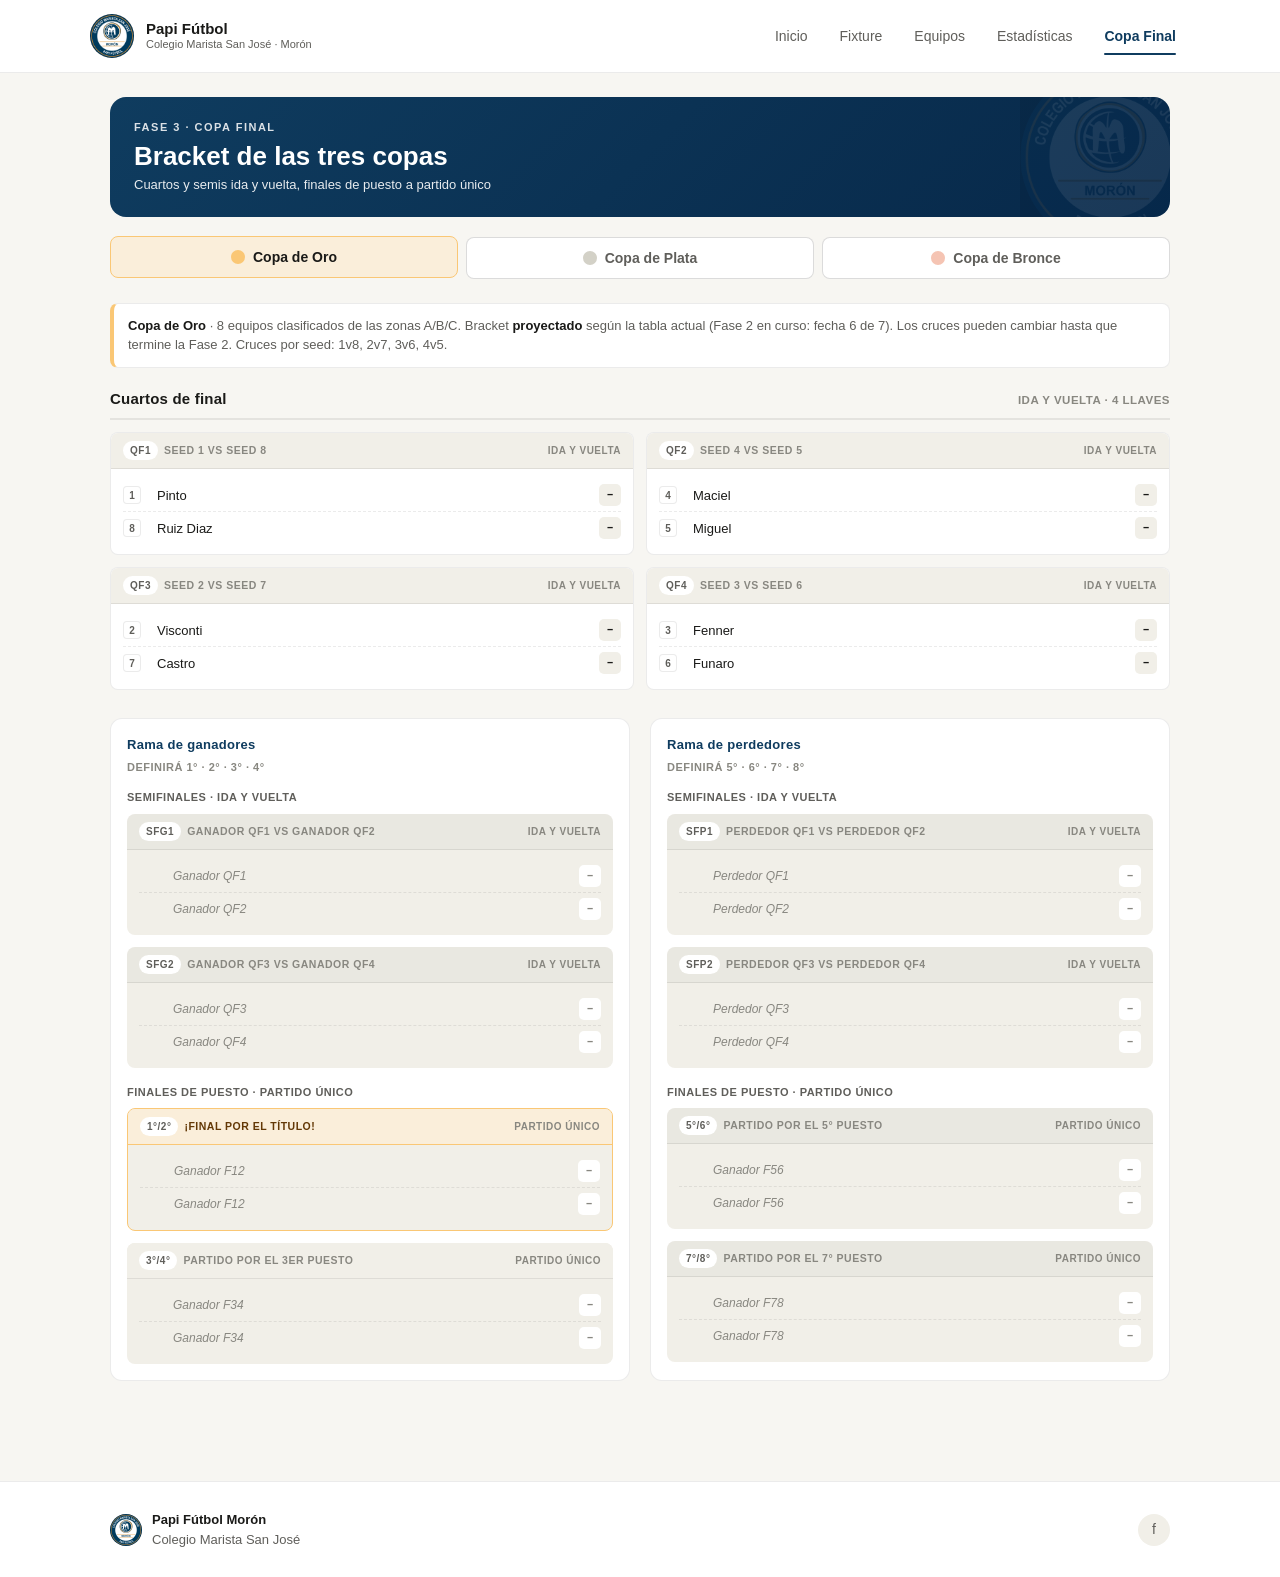
==== bracket.html @ 24d7f6a9 "feat(bracket): pagina de Fase 3 con las 3 copas Nueva pagina bracket.html con el bracket completo de" ====
<!DOCTYPE html>
<html lang="es">
<head>
  <meta charset="UTF-8">
  <meta name="viewport" content="width=device-width, initial-scale=1.0">
  <title>Bracket · Fase 3 · Papi Fútbol San José Morón</title>
  <meta name="description" content="Bracket de la Fase 3 del torneo Papi Fútbol San José Morón: copas Oro, Plata y Bronce con cuartos, semis y finales de puesto.">
  <meta property="og:type" content="website">
  <meta property="og:site_name" content="Papi Fútbol San José Morón">
  <meta property="og:title" content="Bracket · Fase 3 · Papi Fútbol San José Morón">
  <meta property="og:description" content="Bracket de las copas Oro, Plata y Bronce.">
  <meta property="og:url" content="https://jomuller11.github.io/futbol-reimagine/bracket.html">
  <meta property="og:image" content="https://jomuller11.github.io/futbol-reimagine/logo.png">
  <meta property="og:locale" content="es_AR">
  <meta name="twitter:card" content="summary">
  <link rel="icon" type="image/png" href="logo.png">
  <link rel="stylesheet" href="styles.css">
  <style>
    /* ============================================================
       BRACKET · FASE 3
       Estructura por copa: cuartos + rama ganadores + rama perdedores + finales
       ============================================================ */

    .bracket-header {
      background: linear-gradient(135deg, var(--primary) 0%, var(--primary-dark) 100%);
      color: #fff;
      border-radius: var(--radius-xl);
      padding: 22px 24px;
      margin-bottom: 20px;
      position: relative;
      overflow: hidden;
    }
    .bracket-header::before {
      content: '';
      position: absolute;
      right: -30px;
      top: 50%;
      transform: translateY(-50%);
      width: 180px;
      height: 180px;
      background: url('logo.png') center/contain no-repeat;
      opacity: 0.08;
      pointer-events: none;
    }
    .bracket-header .tag {
      font-size: 11px;
      letter-spacing: 1.5px;
      text-transform: uppercase;
      opacity: 0.85;
      margin-bottom: 6px;
      font-weight: 600;
    }
    .bracket-header h1 {
      font-size: 26px;
      font-weight: 700;
      line-height: 1.15;
      margin-bottom: 4px;
    }
    .bracket-header p {
      font-size: 13px;
      opacity: 0.9;
    }

    /* Selector de copa */
    .copa-selector {
      display: flex;
      gap: 8px;
      margin-bottom: 24px;
      flex-wrap: wrap;
    }
    .copa-btn {
      flex: 1;
      min-width: 140px;
      padding: 12px 16px;
      border-radius: var(--radius-md);
      background: var(--surface);
      border: 0.5px solid var(--border-strong);
      font-family: inherit;
      font-size: 14px;
      font-weight: 600;
      color: var(--text-secondary);
      cursor: pointer;
      display: flex;
      align-items: center;
      justify-content: center;
      gap: 8px;
      transition: background 0.15s, border-color 0.15s, transform 0.1s;
    }
    .copa-btn:hover {
      background: var(--surface-2);
    }
    .copa-btn.on {
      color: var(--text);
      border-width: 1.5px;
      transform: translateY(-1px);
    }
    .copa-btn.on.oro    { background: var(--warning-bg); border-color: var(--gold); }
    .copa-btn.on.plata  { background: #F1EFE8; border-color: var(--silver); }
    .copa-btn.on.bronce { background: #FAECE7; border-color: var(--bronze); }
    .copa-btn .swatch {
      width: 14px;
      height: 14px;
      border-radius: 50%;
      flex: none;
    }
    .copa-btn.oro    .swatch { background: var(--gold); }
    .copa-btn.plata  .swatch { background: var(--silver); }
    .copa-btn.bronce .swatch { background: var(--bronze); }

    /* Barra con info de la copa activa */
    .copa-info {
      background: var(--surface);
      border: 0.5px solid var(--border);
      border-left: 4px solid transparent;
      border-radius: var(--radius-md);
      padding: 12px 14px;
      margin-bottom: 20px;
      font-size: 13px;
      color: var(--text-secondary);
      line-height: 1.5;
    }
    .copa-info.oro    { border-left-color: var(--gold); }
    .copa-info.plata  { border-left-color: var(--silver); }
    .copa-info.bronce { border-left-color: var(--bronze); }
    .copa-info strong { color: var(--text); }

    /* Sección de bracket */
    .bracket-section {
      margin-bottom: 28px;
    }
    .bracket-section-head {
      display: flex;
      align-items: baseline;
      justify-content: space-between;
      gap: 12px;
      margin-bottom: 12px;
      padding-bottom: 8px;
      border-bottom: 2px solid var(--border);
    }
    .bracket-section-title {
      font-size: 15px;
      font-weight: 700;
      color: var(--text);
      letter-spacing: 0.2px;
    }
    .bracket-section-sub {
      font-size: 11.5px;
      color: var(--text-tertiary);
      text-transform: uppercase;
      letter-spacing: 0.5px;
      font-weight: 600;
    }

    /* Grid para partidos */
    .partidos-grid {
      display: grid;
      grid-template-columns: repeat(2, 1fr);
      gap: 12px;
    }
    .partidos-grid.solo {
      grid-template-columns: 1fr;
    }

    /* Grid para las dos ramas (ganadores | perdedores) */
    .ramas-grid {
      display: grid;
      grid-template-columns: 1fr 1fr;
      gap: 20px;
    }
    @media (max-width: 860px) {
      .ramas-grid {
        grid-template-columns: 1fr;
      }
      .partidos-grid {
        grid-template-columns: 1fr;
      }
    }

    .rama {
      background: var(--surface);
      border: 0.5px solid var(--border);
      border-radius: var(--radius-lg);
      padding: 16px;
    }
    .rama-title {
      font-size: 13px;
      font-weight: 700;
      color: var(--primary);
      letter-spacing: 0.3px;
      margin-bottom: 4px;
    }
    .rama-sub {
      font-size: 11px;
      color: var(--text-tertiary);
      text-transform: uppercase;
      letter-spacing: 0.5px;
      font-weight: 600;
      margin-bottom: 14px;
    }
    .rama-subsection {
      margin-bottom: 16px;
    }
    .rama-subsection:last-child {
      margin-bottom: 0;
    }
    .rama-subsection-label {
      font-size: 11px;
      color: var(--text-secondary);
      text-transform: uppercase;
      letter-spacing: 0.5px;
      font-weight: 600;
      margin-bottom: 8px;
    }

    /* Card de partido de bracket */
    .b-match {
      background: var(--surface);
      border: 0.5px solid var(--border);
      border-radius: var(--radius-md);
      overflow: hidden;
      transition: border-color 0.15s;
    }
    .rama .b-match {
      background: var(--surface-2);
      border: none;
    }
    .b-match-head {
      display: flex;
      align-items: center;
      justify-content: space-between;
      padding: 8px 12px;
      background: var(--surface-2);
      border-bottom: 0.5px solid var(--border);
      font-size: 10.5px;
      color: var(--text-tertiary);
      text-transform: uppercase;
      letter-spacing: 0.5px;
      font-weight: 600;
    }
    .rama .b-match .b-match-head {
      background: rgba(0,0,0,0.03);
    }
    .b-match-label {
      display: flex;
      align-items: center;
      gap: 6px;
    }
    .b-match-tag {
      padding: 2px 7px;
      border-radius: 999px;
      background: var(--surface);
      font-size: 10px;
      color: var(--text-secondary);
    }
    .rama .b-match .b-match-tag {
      background: var(--surface);
    }
    .b-match-mode {
      font-size: 10px;
      color: var(--text-tertiary);
      font-weight: 600;
    }

    .b-match-body {
      padding: 10px 12px;
    }
    .b-team-row {
      display: grid;
      grid-template-columns: 26px 1fr auto;
      align-items: center;
      gap: 8px;
      padding: 5px 0;
    }
    .b-team-row + .b-team-row {
      border-top: 0.5px dashed var(--border);
    }
    .b-team-name {
      font-size: 13px;
      font-weight: 500;
      color: var(--text);
      white-space: nowrap;
      overflow: hidden;
      text-overflow: ellipsis;
    }
    .b-team-row.winner .b-team-name {
      font-weight: 700;
    }
    .b-team-row.loser .b-team-name {
      color: var(--text-tertiary);
      font-weight: 400;
    }
    .b-team-row.tbd .b-team-name {
      font-style: italic;
      color: var(--text-tertiary);
      font-weight: 400;
      font-size: 12px;
    }
    .b-team-scores {
      display: flex;
      gap: 4px;
      font-family: ui-monospace, "SF Mono", Menlo, Consolas, monospace;
      font-size: 12px;
      font-weight: 700;
      color: var(--text);
    }
    .b-team-row.loser .b-team-scores {
      color: var(--text-tertiary);
      font-weight: 500;
    }
    .b-team-row.tbd .b-team-scores {
      color: var(--text-tertiary);
    }
    .b-score-cell {
      display: inline-flex;
      align-items: center;
      justify-content: center;
      min-width: 22px;
      padding: 2px 6px;
      background: var(--surface-2);
      border-radius: 5px;
    }
    .rama .b-match .b-score-cell {
      background: var(--surface);
    }
    .b-team-row.winner .b-score-cell.agg {
      background: var(--success-bg);
      color: var(--success);
    }
    .b-team-avatar {
      width: 22px;
      height: 22px;
      font-size: 9px;
    }
    .b-seed {
      display: inline-flex;
      align-items: center;
      justify-content: center;
      width: 18px;
      height: 18px;
      font-size: 10px;
      font-weight: 700;
      color: var(--text-secondary);
      background: var(--surface);
      border: 0.5px solid var(--border);
      border-radius: 4px;
      margin-right: 4px;
      flex: none;
      font-variant-numeric: tabular-nums;
    }
    .rama .b-seed {
      background: var(--surface-2);
    }

    /* Cards especiales para las finales de puesto */
    .b-match.puesto-1 {
      border: 1.5px solid var(--gold);
    }
    .b-match.puesto-1 .b-match-head {
      background: var(--warning-bg);
      color: var(--warning);
      border-bottom-color: var(--gold);
    }
    .b-match.puesto-3 { border-color: var(--border-strong); }
    .b-match.puesto-3 .b-match-head { background: var(--surface-2); }

    /* Trofeo para el ganador de una final */
    .b-trophy {
      display: inline-block;
      margin-left: 4px;
      font-size: 12px;
    }

    /* Meta arriba de cada ronda */
    .ronda-meta {
      display: inline-block;
      padding: 3px 8px;
      background: var(--surface-2);
      border-radius: 999px;
      font-size: 10px;
      font-weight: 600;
      color: var(--text-secondary);
      text-transform: uppercase;
      letter-spacing: 0.5px;
      margin-left: 8px;
    }
  </style>
</head>
<body>

  <header class="header">
    <div class="container header-inner">
      <a href="index.html" class="brand">
        <div class="brand-logo"></div>
        <div class="brand-text">
          <div class="brand-name">Papi Fútbol</div>
          <div class="brand-sub">Colegio Marista San José · Morón</div>
        </div>
      </a>
      <nav class="nav" id="nav">
        <a href="index.html" class="nav-primary">Inicio</a>
        <a href="fixture.html" class="nav-primary">Fixture</a>
        <a href="equipos.html">Equipos</a>
        <a href="estadisticas.html" class="nav-primary">Estadísticas</a>
        <a href="bracket.html" class="active nav-primary">Copa Final</a>
      </nav>
      <button class="mobile-toggle" onclick="document.getElementById('nav').classList.toggle('open')">☰</button>
    </div>
  </header>

  <main class="page">
    <div class="container">

      <!-- Header dinámico -->
      <div class="bracket-header">
        <div class="tag">Fase 3 · Copa Final</div>
        <h1>Bracket de las tres copas</h1>
        <p id="bracket-sub">Cuartos y semis ida y vuelta, finales de puesto a partido único</p>
      </div>

      <!-- Selector de copa -->
      <div class="copa-selector" id="copa-selector">
        <button class="copa-btn oro on" data-copa="oro">
          <span class="swatch"></span> Copa de Oro
        </button>
        <button class="copa-btn plata" data-copa="plata">
          <span class="swatch"></span> Copa de Plata
        </button>
        <button class="copa-btn bronce" data-copa="bronce">
          <span class="swatch"></span> Copa de Bronce
        </button>
      </div>

      <!-- Info contextual -->
      <div class="copa-info" id="copa-info"></div>

      <!-- Bracket -->
      <div id="bracket-container"></div>

    </div>
  </main>

  <footer class="footer">
    <div class="container footer-inner">
      <div class="footer-brand">
        <div class="brand-logo small"></div>
        <div>
          <div style="font-weight: 600; color: var(--text);">Papi Fútbol Morón</div>
          <div>Colegio Marista San José</div>
        </div>
      </div>
      <div class="footer-social">
        <a href="https://www.facebook.com/papifutbolmoron" title="Facebook">f</a>
      </div>
    </div>
  </footer>

  <script src="data/torneo.js"></script>
  <script src="js/site.js"></script>
  <script>
    // ===========================================
    // FASE 2 → FASE 3: reglas de clasificación
    // (mismas que en estadisticas.html)
    // ===========================================
    const REGLAS_COPA_FASE2 = {
      A: ['oro','oro','oro','oro','oro','plata','plata','bronce'],
      B: ['oro','oro','plata','plata','plata','plata','bronce','bronce'],
      C: ['oro','plata','plata','bronce','bronce','bronce','bronce','bronce']
    };

    // Cruces de cuartos por seed: 1v8, 4v5, 2v7, 3v6
    // Cada QF define un ganador y un perdedor que arrastran a sus semis correspondientes.
    const CRUCES_CUARTOS = [
      { id: 'QF1', seedL: 1, seedV: 8 },
      { id: 'QF2', seedL: 4, seedV: 5 },
      { id: 'QF3', seedL: 2, seedV: 7 },
      { id: 'QF4', seedL: 3, seedV: 6 }
    ];

    // Semis: SFG1 = ganadores de QF1/QF2, SFG2 = ganadores de QF3/QF4
    //        SFP1 = perdedores de QF1/QF2, SFP2 = perdedores de QF3/QF4
    const CRUCES_SEMIS = [
      { id: 'SFG1', localFrom: { partido: 'QF1', tipo: 'G' }, visitFrom: { partido: 'QF2', tipo: 'G' }, rama: 'ganadores' },
      { id: 'SFG2', localFrom: { partido: 'QF3', tipo: 'G' }, visitFrom: { partido: 'QF4', tipo: 'G' }, rama: 'ganadores' },
      { id: 'SFP1', localFrom: { partido: 'QF1', tipo: 'P' }, visitFrom: { partido: 'QF2', tipo: 'P' }, rama: 'perdedores' },
      { id: 'SFP2', localFrom: { partido: 'QF3', tipo: 'P' }, visitFrom: { partido: 'QF4', tipo: 'P' }, rama: 'perdedores' }
    ];

    // Finales de puesto (partido único)
    const CRUCES_FINALES = [
      { id: 'F12', puesto: '1°/2°',   localFrom: { partido: 'SFG1', tipo: 'G' }, visitFrom: { partido: 'SFG2', tipo: 'G' }, rama: 'ganadores', puestoClass: 'puesto-1' },
      { id: 'F34', puesto: '3°/4°',   localFrom: { partido: 'SFG1', tipo: 'P' }, visitFrom: { partido: 'SFG2', tipo: 'P' }, rama: 'ganadores', puestoClass: 'puesto-3' },
      { id: 'F56', puesto: '5°/6°',   localFrom: { partido: 'SFP1', tipo: 'G' }, visitFrom: { partido: 'SFP2', tipo: 'G' }, rama: 'perdedores', puestoClass: '' },
      { id: 'F78', puesto: '7°/8°',   localFrom: { partido: 'SFP1', tipo: 'P' }, visitFrom: { partido: 'SFP2', tipo: 'P' }, rama: 'perdedores', puestoClass: '' }
    ];

    // ===========================================
    // CÁLCULO DE SEEDS
    // ===========================================
    // Toma las tres zonas de Fase 2, filtra los equipos que clasifican a la copa dada
    // según REGLAS_COPA_FASE2, y los ordena por puntos → DG → GF → posición en zona.
    function getSeedsCopa(copa) {
      const clasificados = [];
      ['A', 'B', 'C'].forEach(z => {
        const posiciones = POSICIONES['zona' + z] || [];
        posiciones.forEach((row, idx) => {
          if (REGLAS_COPA_FASE2[z][idx] === copa) {
            clasificados.push({
              equipoId: row.id,
              zonaOrigen: z,
              posOrigen: idx + 1,
              pts: row.pts,
              gf: row.gf,
              gc: row.gc,
              dg: row.gf - row.gc
            });
          }
        });
      });

      clasificados.sort((a, b) => {
        if (a.pts !== b.pts) return b.pts - a.pts;
        if (a.dg !== b.dg)   return b.dg - a.dg;
        if (a.gf !== b.gf)   return b.gf - a.gf;
        return a.posOrigen - a.posOrigen;  // desempate final: mejor puesto en zona
      });

      return clasificados;
    }

    // ===========================================
    // BUSCAR RESULTADOS DE FASE 3 EN EL FIXTURE
    // ===========================================
    // Cuando el scraper empiece a traer partidos con fase===3, esta función los cruza
    // con la estructura del bracket. Por ahora devuelve null hasta que existan.
    function findResultadoBracket(equipoLocalId, equipoVisitId) {
      if (!equipoLocalId || !equipoVisitId) return null;
      const partidosFase3 = FIXTURE
        .filter(f => f.fase === 3)
        .flatMap(f => {
          if (f.zonas) return Object.values(f.zonas).flat();
          if (f.partidos) return f.partidos;
          return [];
        });

      // Buscar por ida (local-visitante) y vuelta (visitante-local)
      const ida = partidosFase3.find(p =>
        p.local === equipoLocalId && p.visitante === equipoVisitId
        && p.golesL !== undefined && p.golesV !== undefined);
      const vuelta = partidosFase3.find(p =>
        p.local === equipoVisitId && p.visitante === equipoLocalId
        && p.golesL !== undefined && p.golesV !== undefined);

      if (!ida && !vuelta) return null;

      // Agregado (siempre desde la perspectiva del "local" del bracket)
      const golesL = (ida ? ida.golesL : 0) + (vuelta ? vuelta.golesV : 0);
      const golesV = (ida ? ida.golesV : 0) + (vuelta ? vuelta.golesL : 0);

      return {
        ida:    ida    ? { l: ida.golesL,    v: ida.golesV    } : null,
        vuelta: vuelta ? { l: vuelta.golesV, v: vuelta.golesL } : null,
        agg: { l: golesL, v: golesV },
        completo: !!(ida && vuelta)
      };
    }

    // Idem pero para partido único (finales de puesto)
    function findResultadoUnico(equipoLocalId, equipoVisitId) {
      if (!equipoLocalId || !equipoVisitId) return null;
      const partidosFase3 = FIXTURE
        .filter(f => f.fase === 3)
        .flatMap(f => {
          if (f.zonas) return Object.values(f.zonas).flat();
          if (f.partidos) return f.partidos;
          return [];
        });
      const p = partidosFase3.find(x =>
        ((x.local === equipoLocalId && x.visitante === equipoVisitId) ||
         (x.local === equipoVisitId && x.visitante === equipoLocalId))
        && x.golesL !== undefined && x.golesV !== undefined);
      if (!p) return null;
      const inverso = p.local !== equipoLocalId;
      return {
        l: inverso ? p.golesV : p.golesL,
        v: inverso ? p.golesL : p.golesV
      };
    }

    // ===========================================
    // RESOLVER EL BRACKET COMPLETO PARA UNA COPA
    // ===========================================
    function resolverBracket(copa) {
      const seeds = getSeedsCopa(copa);  // array de 8 (o menos si faltan datos)

      // Función auxiliar: obtener el "equipo" en un slot (seed o "ganador de X" / "perdedor de X")
      const bracket = {
        seeds: seeds,
        cuartos: {},
        semis: {},
        finales: {}
      };

      // Cuartos
      CRUCES_CUARTOS.forEach(c => {
        const seedL = seeds[c.seedL - 1];
        const seedV = seeds[c.seedV - 1];
        const equipoL = seedL ? seedL.equipoId : null;
        const equipoV = seedV ? seedV.equipoId : null;
        const res = findResultadoBracket(equipoL, equipoV);
        let ganador = null, perdedor = null;
        if (res && res.completo) {
          if (res.agg.l > res.agg.v) { ganador = equipoL; perdedor = equipoV; }
          else if (res.agg.v > res.agg.l) { ganador = equipoV; perdedor = equipoL; }
          // en caso de empate agregado se resuelve por penales; el scraper lo definirá
        }
        bracket.cuartos[c.id] = {
          id: c.id,
          seedL: c.seedL, seedV: c.seedV,
          equipoL, equipoV,
          resultado: res, ganador, perdedor
        };
      });

      // Semis (ganadores y perdedores)
      CRUCES_SEMIS.forEach(c => {
        const equipoL = bracket.cuartos[c.localFrom.partido]
                         && (c.localFrom.tipo === 'G' ? bracket.cuartos[c.localFrom.partido].ganador
                                                     : bracket.cuartos[c.localFrom.partido].perdedor);
        const equipoV = bracket.cuartos[c.visitFrom.partido]
                         && (c.visitFrom.tipo === 'G' ? bracket.cuartos[c.visitFrom.partido].ganador
                                                     : bracket.cuartos[c.visitFrom.partido].perdedor);
        const res = findResultadoBracket(equipoL, equipoV);
        let ganador = null, perdedor = null;
        if (res && res.completo) {
          if (res.agg.l > res.agg.v) { ganador = equipoL; perdedor = equipoV; }
          else if (res.agg.v > res.agg.l) { ganador = equipoV; perdedor = equipoL; }
        }
        bracket.semis[c.id] = {
          id: c.id,
          equipoL, equipoV,
          resultado: res, ganador, perdedor,
          rama: c.rama,
          localFrom: c.localFrom, visitFrom: c.visitFrom
        };
      });

      // Finales de puesto (partido único)
      CRUCES_FINALES.forEach(c => {
        const equipoL = bracket.semis[c.localFrom.partido]
                         && (c.localFrom.tipo === 'G' ? bracket.semis[c.localFrom.partido].ganador
                                                     : bracket.semis[c.localFrom.partido].perdedor);
        const equipoV = bracket.semis[c.visitFrom.partido]
                         && (c.visitFrom.tipo === 'G' ? bracket.semis[c.visitFrom.partido].ganador
                                                     : bracket.semis[c.visitFrom.partido].perdedor);
        const res = findResultadoUnico(equipoL, equipoV);
        let ganador = null;
        if (res) {
          if (res.l > res.v) ganador = equipoL;
          else if (res.v > res.l) ganador = equipoV;
        }
        bracket.finales[c.id] = {
          id: c.id, puesto: c.puesto, puestoClass: c.puestoClass,
          equipoL, equipoV,
          resultado: res, ganador,
          rama: c.rama
        };
      });

      return bracket;
    }

    // ===========================================
    // RENDER
    // ===========================================
    const COPA_META = {
      oro:    { label: 'Copa de Oro',    initial: 'O', color: 'var(--gold)',   trofeoWinner: '🏆' },
      plata:  { label: 'Copa de Plata',  initial: 'P', color: 'var(--silver)', trofeoWinner: '🥈' },
      bronce: { label: 'Copa de Bronce', initial: 'B', color: 'var(--bronze)', trofeoWinner: '🥉' }
    };

    // Devuelve el HTML de una fila de equipo dentro de un partido
    function teamRow(equipoId, score, opts) {
      opts = opts || {};
      // score: número (partido único), o { ida, vuelta, agg }
      if (!equipoId) {
        return `
          <div class="b-team-row tbd">
            <span></span>
            <span class="b-team-name">${opts.placeholder || 'Por definir'}</span>
            <span class="b-team-scores"><span class="b-score-cell">–</span></span>
          </div>
        `;
      }
      const nombre = getEquipoNombre(equipoId);
      const winnerCls = opts.esGanador ? 'winner' : (opts.esPerdedor ? 'loser' : '');
      const seedBadge = opts.seed
        ? `<span class="b-seed" title="Seed ${opts.seed}">${opts.seed}</span>`
        : '';
      let scoresHtml = '';
      if (typeof score === 'object' && score !== null && 'agg' in score) {
        // ida y vuelta
        const idaCell    = score.ida    ? `<span class="b-score-cell" title="Ida">${score.ida}</span>` : `<span class="b-score-cell" title="Ida">–</span>`;
        const vueltaCell = score.vuelta ? `<span class="b-score-cell" title="Vuelta">${score.vuelta}</span>` : `<span class="b-score-cell" title="Vuelta">–</span>`;
        const aggCell    = `<span class="b-score-cell agg" title="Agregado">${score.agg}</span>`;
        scoresHtml = idaCell + vueltaCell + aggCell;
      } else if (typeof score === 'number') {
        scoresHtml = `<span class="b-score-cell" title="Resultado">${score}</span>`;
      } else {
        scoresHtml = `<span class="b-score-cell">–</span>`;
      }
      return `
        <div class="b-team-row ${winnerCls}">
          <a href="equipo.html?id=${equipoId}" style="display:flex; align-items:center; gap:6px; text-decoration:none; color:inherit; overflow:hidden;">
            ${seedBadge}${teamAvatar(equipoId, 22)}
          </a>
          <a href="equipo.html?id=${equipoId}" class="b-team-name" style="text-decoration:none; color:inherit;">
            ${nombre}${opts.trofeo ? ' <span class="b-trophy">' + opts.trofeo + '</span>' : ''}
          </a>
          <span class="b-team-scores">${scoresHtml}</span>
        </div>
      `;
    }

    // Card de partido de cuartos o semis (ida y vuelta)
    function matchCardIdaVuelta(partido, opts) {
      opts = opts || {};
      const res = partido.resultado;
      const scoreL = res
        ? { ida: res.ida ? `${res.ida.l}` : null, vuelta: res.vuelta ? `${res.vuelta.l}` : null, agg: res.agg.l }
        : null;
      const scoreV = res
        ? { ida: res.ida ? `${res.ida.v}` : null, vuelta: res.vuelta ? `${res.vuelta.v}` : null, agg: res.agg.v }
        : null;

      const esGanadorL = partido.ganador === partido.equipoL;
      const esGanadorV = partido.ganador === partido.equipoV;

      return `
        <div class="b-match">
          <div class="b-match-head">
            <div class="b-match-label">
              <span class="b-match-tag">${opts.tag || partido.id}</span>
              <span>${opts.title || ''}</span>
            </div>
            <span class="b-match-mode">Ida y vuelta</span>
          </div>
          <div class="b-match-body">
            ${teamRow(partido.equipoL, scoreL, {
              seed: partido.seedL,
              esGanador: esGanadorL,
              esPerdedor: !!partido.ganador && !esGanadorL,
              placeholder: opts.placeholderL
            })}
            ${teamRow(partido.equipoV, scoreV, {
              seed: partido.seedV,
              esGanador: esGanadorV,
              esPerdedor: !!partido.ganador && !esGanadorV,
              placeholder: opts.placeholderV
            })}
          </div>
        </div>
      `;
    }

    // Card de partido único (finales de puesto)
    function matchCardUnico(partido, opts) {
      opts = opts || {};
      const res = partido.resultado;
      const esGanadorL = partido.ganador === partido.equipoL;
      const esGanadorV = partido.ganador === partido.equipoV;

      return `
        <div class="b-match ${opts.puestoClass || ''}">
          <div class="b-match-head">
            <div class="b-match-label">
              <span class="b-match-tag">${partido.puesto}</span>
              <span>${opts.title || ''}</span>
            </div>
            <span class="b-match-mode">Partido único</span>
          </div>
          <div class="b-match-body">
            ${teamRow(partido.equipoL, res ? res.l : null, {
              esGanador: esGanadorL,
              esPerdedor: !!partido.ganador && !esGanadorL,
              placeholder: opts.placeholderL,
              trofeo: (esGanadorL && opts.trofeo) ? opts.trofeo : null
            })}
            ${teamRow(partido.equipoV, res ? res.v : null, {
              esGanador: esGanadorV,
              esPerdedor: !!partido.ganador && !esGanadorV,
              placeholder: opts.placeholderV,
              trofeo: (esGanadorV && opts.trofeo) ? opts.trofeo : null
            })}
          </div>
        </div>
      `;
    }

    // Placeholders inteligentes para semis y finales
    function placeholderSemi(from) {
      return (from.tipo === 'G' ? 'Ganador ' : 'Perdedor ') + from.partido;
    }

    function renderBracket(copa) {
      const meta = COPA_META[copa];
      const bracket = resolverBracket(copa);

      // Estado de la Fase 2 para el subtítulo
      const fixtureF2 = FIXTURE.filter(f => f.fase === 2);
      const jugadasF2 = fixtureF2.filter(f => f.estado === 'jugada').length;
      const totalF2 = fixtureF2.length;
      const faseCerrada = totalF2 > 0 && jugadasF2 === totalF2;
      const proyeccion = !faseCerrada;

      // Info contextual
      const infoBox = document.getElementById('copa-info');
      infoBox.className = 'copa-info ' + copa;
      infoBox.innerHTML = `
        <strong>${meta.label}</strong> · 8 equipos clasificados de las zonas A/B/C. ${proyeccion
          ? `Bracket <strong>proyectado</strong> según la tabla actual (Fase 2 en curso: fecha ${jugadasF2} de ${totalF2}). Los cruces pueden cambiar hasta que termine la Fase 2.`
          : `Bracket definitivo con los clasificados oficiales.`}
        Cruces por seed: 1v8, 2v7, 3v6, 4v5.
      `;

      // Container principal
      const cont = document.getElementById('bracket-container');

      // Sección cuartos
      const cuartosHtml = CRUCES_CUARTOS.map(c => {
        const p = bracket.cuartos[c.id];
        return matchCardIdaVuelta(p, {
          tag: c.id,
          title: `Seed ${c.seedL} vs Seed ${c.seedV}`
        });
      }).join('');

      // Sección rama ganadores
      const sfg = ['SFG1', 'SFG2'].map(id => {
        const p = bracket.semis[id];
        return matchCardIdaVuelta(p, {
          tag: id,
          title: `${placeholderSemi(p.localFrom)} vs ${placeholderSemi(p.visitFrom)}`,
          placeholderL: placeholderSemi(p.localFrom),
          placeholderV: placeholderSemi(p.visitFrom)
        });
      }).join('');

      const finalesGanadores = ['F12', 'F34'].map(id => {
        const p = bracket.finales[id];
        return matchCardUnico(p, {
          title: id === 'F12' ? '¡Final por el título!' : 'Partido por el 3er puesto',
          puestoClass: p.puestoClass,
          placeholderL: placeholderSemi(p.localFrom || { partido: id, tipo: 'G' }),
          placeholderV: placeholderSemi(p.visitFrom || { partido: id, tipo: 'G' }),
          trofeo: id === 'F12' ? meta.trofeoWinner : null
        });
      }).join('');

      // Sección rama perdedores
      const sfp = ['SFP1', 'SFP2'].map(id => {
        const p = bracket.semis[id];
        return matchCardIdaVuelta(p, {
          tag: id,
          title: `${placeholderSemi(p.localFrom)} vs ${placeholderSemi(p.visitFrom)}`,
          placeholderL: placeholderSemi(p.localFrom),
          placeholderV: placeholderSemi(p.visitFrom)
        });
      }).join('');

      const finalesPerdedores = ['F56', 'F78'].map(id => {
        const p = bracket.finales[id];
        return matchCardUnico(p, {
          title: id === 'F56' ? 'Partido por el 5° puesto' : 'Partido por el 7° puesto',
          puestoClass: p.puestoClass,
          placeholderL: placeholderSemi(p.localFrom || { partido: id, tipo: 'G' }),
          placeholderV: placeholderSemi(p.visitFrom || { partido: id, tipo: 'G' })
        });
      }).join('');

      cont.innerHTML = `
        <!-- Cuartos -->
        <div class="bracket-section">
          <div class="bracket-section-head">
            <div class="bracket-section-title">Cuartos de final</div>
            <div class="bracket-section-sub">Ida y vuelta · 4 llaves</div>
          </div>
          <div class="partidos-grid">${cuartosHtml}</div>
        </div>

        <!-- Ramas ganadores + perdedores -->
        <div class="ramas-grid">

          <!-- Rama ganadores -->
          <div class="rama">
            <div class="rama-title">Rama de ganadores</div>
            <div class="rama-sub">Definirá 1° · 2° · 3° · 4°</div>

            <div class="rama-subsection">
              <div class="rama-subsection-label">Semifinales · Ida y vuelta</div>
              <div class="partidos-grid solo">${sfg}</div>
            </div>

            <div class="rama-subsection">
              <div class="rama-subsection-label">Finales de puesto · Partido único</div>
              <div class="partidos-grid solo">${finalesGanadores}</div>
            </div>
          </div>

          <!-- Rama perdedores -->
          <div class="rama">
            <div class="rama-title">Rama de perdedores</div>
            <div class="rama-sub">Definirá 5° · 6° · 7° · 8°</div>

            <div class="rama-subsection">
              <div class="rama-subsection-label">Semifinales · Ida y vuelta</div>
              <div class="partidos-grid solo">${sfp}</div>
            </div>

            <div class="rama-subsection">
              <div class="rama-subsection-label">Finales de puesto · Partido único</div>
              <div class="partidos-grid solo">${finalesPerdedores}</div>
            </div>
          </div>

        </div>
      `;
    }

    // ===========================================
    // EVENTOS
    // ===========================================
    const selector = document.getElementById('copa-selector');
    let copaActual = 'oro';

    selector.addEventListener('click', e => {
      const btn = e.target.closest('.copa-btn');
      if (!btn) return;
      selector.querySelectorAll('.copa-btn').forEach(b => b.classList.remove('on'));
      btn.classList.add('on');
      copaActual = btn.dataset.copa;
      renderBracket(copaActual);
    });

    // ?copa=oro|plata|bronce en la URL
    const copaParam = new URLSearchParams(window.location.search).get('copa');
    if (copaParam && COPA_META[copaParam]) {
      copaActual = copaParam;
      selector.querySelectorAll('.copa-btn').forEach(b => {
        b.classList.toggle('on', b.dataset.copa === copaActual);
      });
    }

    // Render inicial
    renderBracket(copaActual);

    // Tab bar mobile (marcado como 'stats' por proximidad — la barra tiene 4 items fijos)
    if (typeof renderTabBar === 'function') {
      renderTabBar('stats');
    }
  </script>

</body>
</html>
---- styles.css ----
/* ============================================
   PAPI FÚTBOL SAN JOSÉ MORÓN — Prototipo
   Paleta tentativa (ajustar con los colores del logo real)
   ============================================ */

:root {
  --primary: #0F3C5F;        /* Azul marino del logo Marista San José */
  --primary-dark: #072849;
  --primary-light: #E6EDF3;
  --accent: #DC8C28;         /* Dorado del logo */
  --accent-dark: #B57220;
  --accent-light: #FAE8CC;

  --bg: #F7F6F2;
  --surface: #FFFFFF;
  --surface-2: #F1EFE8;
  --border: rgba(0, 0, 0, 0.08);
  --border-strong: rgba(0, 0, 0, 0.14);

  --text: #1A1A18;
  --text-secondary: #5F5E5A;
  --text-tertiary: #888780;

  --success: #27500A;
  --success-bg: #EAF3DE;
  --danger: #A32D2D;
  --danger-bg: #FCEBEB;
  --warning: #633806;
  --warning-bg: #FAEEDA;

  --gold: #FAC775;
  --silver: #D3D1C7;
  --bronze: #F5C4B3;

  --radius-sm: 6px;
  --radius-md: 8px;
  --radius-lg: 12px;
  --radius-xl: 16px;

  --shadow-sm: 0 1px 2px rgba(0,0,0,0.04);
  --shadow-md: 0 2px 8px rgba(0,0,0,0.06);
}

* {
  box-sizing: border-box;
  margin: 0;
  padding: 0;
}

html, body {
  font-family: -apple-system, BlinkMacSystemFont, "Segoe UI", Roboto, "Helvetica Neue", Arial, sans-serif;
  background: var(--bg);
  color: var(--text);
  font-size: 15px;
  line-height: 1.5;
  -webkit-font-smoothing: antialiased;
}

a {
  color: inherit;
  text-decoration: none;
}

img {
  max-width: 100%;
  display: block;
}

/* ============================================
   LAYOUT
   ============================================ */

.container {
  max-width: 1100px;
  margin: 0 auto;
  padding: 0 20px;
}

.page {
  padding: 24px 0 60px;
}

/* ============================================
   HEADER / NAV
   ============================================ */

.header {
  background: var(--surface);
  border-bottom: 0.5px solid var(--border);
  position: sticky;
  top: 0;
  z-index: 100;
}

.header-inner {
  display: flex;
  align-items: center;
  justify-content: space-between;
  padding: 14px 0;
}

.brand {
  display: flex;
  align-items: center;
  gap: 12px;
}

.brand-logo {
  width: 44px;
  height: 44px;
  border-radius: 50%;
  background: var(--surface) url('logo.png') center/contain no-repeat;
  flex-shrink: 0;
}

.brand-logo.small {
  width: 32px;
  height: 32px;
}

.brand-text {
  line-height: 1.2;
}

.brand-name {
  font-weight: 600;
  font-size: 15px;
}

.brand-sub {
  font-size: 11px;
  color: var(--text-secondary);
}

.nav {
  display: flex;
  gap: 4px;
}

.nav a {
  padding: 8px 14px;
  font-size: 14px;
  color: var(--text-secondary);
  border-radius: var(--radius-md);
  transition: background 0.15s, color 0.15s;
}

.nav a:hover {
  background: var(--surface-2);
  color: var(--text);
}

.nav a.active {
  color: var(--primary);
  font-weight: 600;
}

.nav a.active::after {
  content: '';
  display: block;
  height: 2px;
  background: var(--primary);
  margin-top: 6px;
  border-radius: 2px;
  margin-bottom: -8px;
}

.mobile-toggle {
  display: none;
  background: none;
  border: none;
  padding: 8px;
  cursor: pointer;
  font-size: 22px;
  color: var(--text);
}

/* ============================================
   HERO
   ============================================ */

.hero {
  background: linear-gradient(135deg, var(--primary) 0%, var(--primary-dark) 100%);
  color: #fff;
  border-radius: var(--radius-xl);
  padding: 36px 32px;
  margin-bottom: 24px;
  position: relative;
  overflow: hidden;
}

.hero::before {
  content: '';
  position: absolute;
  right: -40px;
  top: 50%;
  transform: translateY(-50%);
  width: 260px;
  height: 260px;
  background: url('logo.png') center/contain no-repeat;
  opacity: 0.08;
  pointer-events: none;
}

.hero::after {
  content: '';
  position: absolute;
  left: 0;
  bottom: 0;
  width: 100%;
  height: 4px;
  background: var(--accent);
  pointer-events: none;
}

.hero-tag {
  font-size: 11px;
  letter-spacing: 1.5px;
  text-transform: uppercase;
  opacity: 0.85;
  margin-bottom: 8px;
  font-weight: 600;
}

.hero-title {
  font-size: 32px;
  font-weight: 700;
  line-height: 1.15;
  margin-bottom: 8px;
}

.hero-sub {
  font-size: 15px;
  opacity: 0.9;
  margin-bottom: 22px;
}

.hero-actions {
  display: flex;
  gap: 10px;
  flex-wrap: wrap;
}

.btn {
  display: inline-flex;
  align-items: center;
  gap: 6px;
  padding: 10px 18px;
  border-radius: var(--radius-md);
  font-size: 14px;
  font-weight: 600;
  border: none;
  cursor: pointer;
  transition: transform 0.1s, background 0.15s;
  text-decoration: none;
  font-family: inherit;
}

.btn:active {
  transform: scale(0.98);
}

.btn-primary {
  background: #fff;
  color: var(--primary);
}

.btn-primary:hover {
  background: rgba(255,255,255,0.92);
}

.btn-ghost {
  background: transparent;
  color: #fff;
  border: 1px solid rgba(255,255,255,0.4);
}

.btn-ghost:hover {
  background: rgba(255,255,255,0.1);
}

.btn-secondary {
  background: var(--surface);
  color: var(--text);
  border: 0.5px solid var(--border);
}

.btn-secondary:hover {
  background: var(--surface-2);
}

/* ============================================
   STATS CARDS
   ============================================ */

.stats-grid {
  display: grid;
  grid-template-columns: repeat(4, 1fr);
  gap: 12px;
  margin-bottom: 28px;
}

.stat-card {
  background: var(--surface);
  border: 0.5px solid var(--border);
  border-radius: var(--radius-lg);
  padding: 14px 16px;
}

.stat-label {
  font-size: 11px;
  color: var(--text-secondary);
  text-transform: uppercase;
  letter-spacing: 0.5px;
  margin-bottom: 6px;
  font-weight: 600;
}

.stat-value {
  font-size: 26px;
  font-weight: 700;
  line-height: 1;
}

.stat-value small {
  font-size: 14px;
  color: var(--text-tertiary);
  font-weight: 400;
}

/* ============================================
   SECTION HEADER
   ============================================ */

.section-head {
  display: flex;
  align-items: center;
  justify-content: space-between;
  margin-bottom: 14px;
}

.section-title {
  font-size: 18px;
  font-weight: 600;
}

.section-title small {
  font-weight: 400;
  color: var(--text-secondary);
  font-size: 14px;
  margin-left: 6px;
}

.section-link {
  font-size: 13px;
  color: var(--primary);
  font-weight: 600;
}

.section-link:hover {
  text-decoration: underline;
}

/* ============================================
   MATCH CARDS
   ============================================ */

.match-grid {
  display: grid;
  grid-template-columns: repeat(2, 1fr);
  gap: 12px;
  margin-bottom: 28px;
}

/* Grilla compacta para home (todos los partidos de la fecha) */
.match-grid-sm {
  display: grid;
  grid-template-columns: repeat(2, 1fr);
  gap: 6px;
  margin-bottom: 28px;
}

/* Card compacta: estructura flat, todos hijos directos del <a> */
a.match-card-sm {
  display: flex;
  align-items: center;
  gap: 6px;
  padding: 8px 10px;
  background: var(--surface);
  border: 0.5px solid var(--border);
  border-radius: var(--radius-md);
  text-decoration: none;
  color: inherit;
  transition: border-color 0.15s, background 0.15s;
  overflow: hidden;
}

a.match-card-sm:hover {
  border-color: var(--border-strong);
  background: var(--surface-2);
}

a.match-card-sm .mc-dot {
  width: 6px;
  height: 6px;
  border-radius: 50%;
  flex-shrink: 0;
  background: var(--primary);
}

a.match-card-sm .mc-dot.zona-2 {
  background: var(--accent);
}

/* nombres: flex:1 para que cada lado tome el mismo espacio */
a.match-card-sm .mc-l {
  flex: 1;
  font-size: 12px;
  font-weight: 500;
  white-space: nowrap;
  overflow: hidden;
  text-overflow: ellipsis;
  min-width: 0;
}

a.match-card-sm .mc-r {
  flex: 1;
  font-size: 12px;
  font-weight: 500;
  white-space: nowrap;
  overflow: hidden;
  text-overflow: ellipsis;
  text-align: right;
  min-width: 0;
}

a.match-card-sm .mc-sc {
  flex-shrink: 0;
  font-size: 13px;
  font-weight: 800;
  letter-spacing: 1px;
  color: var(--text);
  text-align: center;
  min-width: 38px;
}

a.match-card-sm .mc-sc.pending {
  font-size: 10px;
  font-weight: 700;
  color: var(--text-tertiary);
  letter-spacing: 0.5px;
}

a.match-card-sm .mc-info {
  flex-shrink: 0;
  font-size: 10px;
  color: var(--text-tertiary);
  white-space: nowrap;
}

.match-card {
  background: var(--surface);
  border: 0.5px solid var(--border);
  border-radius: var(--radius-lg);
  padding: 16px;
  transition: border-color 0.15s, transform 0.1s;
  cursor: pointer;
}

.match-card:hover {
  border-color: var(--border-strong);
  transform: translateY(-1px);
}

.match-head {
  display: flex;
  align-items: center;
  justify-content: space-between;
  margin-bottom: 12px;
  font-size: 11px;
  color: var(--text-tertiary);
  text-transform: uppercase;
  letter-spacing: 0.5px;
  font-weight: 600;
}

.match-zone {
  display: inline-flex;
  align-items: center;
  gap: 6px;
}

.match-zone::before {
  content: '';
  width: 6px;
  height: 6px;
  border-radius: 50%;
  background: var(--primary);
}

.match-zone.zona-2::before {
  background: var(--accent);
}

.match-body {
  display: flex;
  align-items: center;
  gap: 8px;
  padding: 6px 0 2px;
}

.match-team {
  flex: 1;
  display: flex;
  flex-direction: column;
  align-items: center;
  gap: 7px;
  min-width: 0;
}

.match-team.away {
  /* identical to home — both centred */
}

.team-avatar {
  width: 36px;
  height: 36px;
  border-radius: 50%;
  color: #fff;
  font-size: 11px;
  display: flex;
  align-items: center;
  justify-content: center;
  font-weight: 700;
  flex-shrink: 0;
  transition: box-shadow 0.15s;
}

.match-team.winner .team-avatar {
  box-shadow: 0 0 0 3px var(--success-bg), 0 0 0 4.5px var(--success);
}

.match-team.loser .team-avatar {
  opacity: 0.5;
}

.team-name {
  font-size: 12px;
  font-weight: 500;
  text-align: center;
  white-space: nowrap;
  overflow: hidden;
  text-overflow: ellipsis;
  max-width: 100%;
}

.match-team.winner .team-name {
  font-weight: 700;
  color: var(--text);
}

.match-team.loser .team-name {
  color: var(--text-tertiary);
  font-weight: 400;
}

.match-score {
  flex-shrink: 0;
  font-size: 22px;
  font-weight: 800;
  letter-spacing: 2px;
  white-space: nowrap;
  text-align: center;
  color: var(--text);
}

.match-vs {
  flex-shrink: 0;
  font-size: 11px;
  color: var(--text-tertiary);
  font-weight: 700;
  letter-spacing: 1px;
  background: var(--surface-2);
  padding: 4px 8px;
  border-radius: 20px;
}

/* ============================================
   COLUMNAS LADO A LADO (tabla + goleadores)
   ============================================ */

.two-col {
  display: grid;
  grid-template-columns: 1.4fr 1fr;
  gap: 16px;
  margin-bottom: 28px;
}

.two-col.two-col-even {
  grid-template-columns: 1fr 1fr;
}

/* ============================================
   ZONA TABS
   ============================================ */

.tabs {
  display: flex;
  gap: 4px;
  background: var(--surface-2);
  padding: 3px;
  border-radius: var(--radius-md);
}

.tab {
  padding: 6px 14px;
  font-size: 12px;
  font-weight: 600;
  border-radius: var(--radius-sm);
  cursor: pointer;
  color: var(--text-secondary);
  background: transparent;
  border: none;
  font-family: inherit;
}

.tab.active {
  background: var(--surface);
  color: var(--text);
  box-shadow: var(--shadow-sm);
}

/* ============================================
   STANDINGS TABLE
   ============================================ */

.standings {
  background: var(--surface);
  border: 0.5px solid var(--border);
  border-radius: var(--radius-lg);
  overflow: hidden;
}

.standings-header,
.standings-row {
  display: grid;
  grid-template-columns: 32px 1fr 40px 40px 44px 34px;
  align-items: center;
  padding: 10px 14px;
  font-size: 13px;
}

.standings-header span:last-child,
.standings-row .zchip {
  justify-self: center;
}

.standings-header {
  font-size: 11px;
  color: var(--text-secondary);
  text-transform: uppercase;
  letter-spacing: 0.5px;
  font-weight: 600;
  border-bottom: 0.5px solid var(--border);
}

.standings-row {
  border-bottom: 0.5px solid var(--border);
  transition: background 0.15s;
  cursor: pointer;
}

.standings-row:last-child {
  border-bottom: none;
}

.standings-row:hover {
  background: var(--surface-2);
}

.standings-row.top-1 {
  background: rgba(15, 110, 86, 0.06);
}

.standings-row.top-1:hover {
  background: rgba(15, 110, 86, 0.10);
}

.standings-pos {
  font-weight: 600;
}

.standings-team {
  display: flex;
  align-items: center;
  gap: 10px;
  min-width: 0;
}

.standings-team .team-avatar {
  width: 24px;
  height: 24px;
  font-size: 9px;
}

.standings-num {
  text-align: center;
}

.standings-pts {
  text-align: center;
  font-weight: 700;
}

.dg-pos {
  color: var(--success);
  font-weight: 600;
}

.dg-neg {
  color: var(--danger);
  font-weight: 600;
}

.standings-footer {
  display: block;
  padding: 10px 14px;
  text-align: center;
  font-size: 12px;
  color: var(--text-secondary);
  border-top: 0.5px solid var(--border);
  cursor: pointer;
}

.standings-footer:hover {
  background: var(--surface-2);
  color: var(--primary);
}

/* ============================================
   SCORERS LIST
   ============================================ */

.scorers {
  background: var(--surface);
  border: 0.5px solid var(--border);
  border-radius: var(--radius-lg);
  overflow: hidden;
}

.scorer-row {
  display: flex;
  align-items: center;
  justify-content: space-between;
  padding: 12px 14px;
  border-bottom: 0.5px solid var(--border);
  transition: background 0.15s;
}

.scorer-row:last-child {
  border-bottom: none;
}

.scorer-row:hover {
  background: var(--surface-2);
}

.scorer-left {
  display: flex;
  align-items: center;
  gap: 12px;
  min-width: 0;
}

.scorer-medal {
  width: 26px;
  height: 26px;
  border-radius: 50%;
  display: flex;
  align-items: center;
  justify-content: center;
  font-size: 11px;
  font-weight: 700;
  flex-shrink: 0;
}

.scorer-medal.gold { background: var(--accent); color: #fff; }
.scorer-medal.silver { background: var(--silver); color: #2C2C2A; }
.scorer-medal.bronze { background: var(--bronze); color: #712B13; }
.scorer-medal.normal {
  background: transparent;
  color: var(--text-tertiary);
  font-weight: 500;
}

.scorer-info {
  line-height: 1.3;
  min-width: 0;
}

.scorer-name {
  font-size: 13px;
  font-weight: 500;
}

.scorer-team {
  font-size: 11px;
  color: var(--text-secondary);
}

.scorer-goals {
  font-size: 17px;
  font-weight: 700;
}

/* ============================================
   NEWS + FAIRPLAY CARDS
   ============================================ */

.card {
  background: var(--surface);
  border: 0.5px solid var(--border);
  border-radius: var(--radius-lg);
  padding: 18px;
}

.card-label {
  font-size: 11px;
  color: var(--text-secondary);
  text-transform: uppercase;
  letter-spacing: 0.5px;
  font-weight: 600;
  margin-bottom: 8px;
}

.card-title {
  font-size: 16px;
  font-weight: 600;
  margin-bottom: 6px;
}

.card-body {
  font-size: 13px;
  color: var(--text-secondary);
  line-height: 1.5;
}

.card-link {
  font-size: 13px;
  color: var(--primary);
  font-weight: 600;
  margin-top: 12px;
  display: inline-block;
}

.fairplay-row {
  display: flex;
  align-items: center;
  justify-content: space-between;
  padding: 8px 0;
  border-bottom: 0.5px solid var(--border);
  transition: background 0.15s;
}

a.fairplay-row:hover {
  background: var(--surface-2);
}

.fairplay-row:last-child {
  border-bottom: none;
}

.fairplay-team {
  display: flex;
  align-items: center;
  gap: 10px;
}

.badge {
  display: inline-flex;
  align-items: center;
  padding: 3px 10px;
  border-radius: 999px;
  font-size: 11px;
  font-weight: 600;
}

.badge-success { background: var(--success-bg); color: var(--success); }
.badge-warning { background: var(--warning-bg); color: var(--warning); }
.badge-danger { background: var(--danger-bg); color: var(--danger); }

/* Pills usados en planteles y fichas */
.stat-pill {
  padding: 2px 8px;
  border-radius: 999px;
  font-size: 11px;
  font-weight: 600;
  display: inline-flex;
  align-items: center;
  gap: 3px;
}
.stat-pill.stat-goles { background: var(--accent-light); color: var(--accent-dark); }
.stat-pill.stat-amarilla { background: #FFF4D6; color: #8B6B00; }
.stat-pill.stat-azul { background: #DCEAFE; color: #1A4E8E; }
.stat-pill.stat-roja { background: var(--danger-bg); color: var(--danger); }
.stat-pill.stat-valla { background: var(--primary-light); color: var(--primary); }

/* ============================================
   SPONSORS
   ============================================ */

.sponsors {
  background: var(--surface-2);
  border-radius: var(--radius-lg);
  padding: 24px;
  text-align: center;
  margin-bottom: 24px;
}

.sponsors-label {
  font-size: 11px;
  color: var(--text-secondary);
  text-transform: uppercase;
  letter-spacing: 1.5px;
  font-weight: 600;
  margin-bottom: 16px;
}

.sponsors-grid {
  display: flex;
  justify-content: center;
  gap: 14px;
  flex-wrap: wrap;
}

.sponsor-logo {
  width: 100px;
  height: 44px;
  background: var(--surface);
  border: 0.5px solid var(--border);
  border-radius: var(--radius-md);
  display: flex;
  align-items: center;
  justify-content: center;
  font-size: 11px;
  color: var(--text-tertiary);
  font-weight: 500;
}

/* ============================================
   FOOTER
   ============================================ */

.footer {
  border-top: 0.5px solid var(--border);
  padding: 28px 0;
  margin-top: 40px;
  background: var(--surface);
}

.footer-inner {
  display: flex;
  align-items: center;
  justify-content: space-between;
  flex-wrap: wrap;
  gap: 16px;
}

.footer-brand {
  display: flex;
  align-items: center;
  gap: 10px;
  font-size: 13px;
  color: var(--text-secondary);
}

.footer-social {
  display: flex;
  gap: 12px;
}

.footer-social a {
  width: 32px;
  height: 32px;
  border-radius: 50%;
  background: var(--surface-2);
  display: flex;
  align-items: center;
  justify-content: center;
  font-size: 14px;
  color: var(--text-secondary);
}

.footer-social a:hover {
  background: var(--primary);
  color: #fff;
}

/* ============================================
   FIXTURE PAGE
   ============================================ */

.page-header {
  margin-bottom: 24px;
}

.page-title {
  font-size: 26px;
  font-weight: 700;
  margin-bottom: 4px;
}

.page-sub {
  font-size: 14px;
  color: var(--text-secondary);
}

.fecha-selector {
  display: flex;
  gap: 6px;
  margin-bottom: 24px;
  overflow-x: auto;
  padding-bottom: 4px;
}

.fecha-btn {
  padding: 8px 14px;
  border-radius: var(--radius-md);
  background: var(--surface);
  border: 0.5px solid var(--border);
  font-size: 13px;
  font-weight: 600;
  cursor: pointer;
  white-space: nowrap;
  color: var(--text-secondary);
  font-family: inherit;
}

.fecha-btn.active {
  background: var(--primary);
  color: #fff;
  border-color: var(--primary);
}

.fecha-btn:not(.active):hover {
  background: var(--surface-2);
}

.fixture-zone {
  margin-bottom: 24px;
}

.fixture-zone-head {
  display: flex;
  align-items: center;
  gap: 10px;
  margin-bottom: 12px;
}

.fixture-zone-title {
  font-size: 16px;
  font-weight: 600;
}

.fixture-zone-date {
  font-size: 13px;
  color: var(--text-secondary);
}

/* Filtro de fixture */
.fixture-filter {
  display: flex;
  gap: 8px;
  margin-bottom: 28px;
  flex-wrap: wrap;
}

.fixture-filter-btn {
  padding: 8px 18px;
  border-radius: var(--radius-md);
  background: var(--surface);
  border: 0.5px solid var(--border);
  font-size: 13px;
  font-weight: 600;
  cursor: pointer;
  color: var(--text-secondary);
  font-family: inherit;
  transition: background 0.15s, color 0.15s;
}

.fixture-filter-btn.active {
  background: var(--primary);
  color: #fff;
  border-color: var(--primary);
}

.fixture-filter-btn:not(.active):hover {
  background: var(--surface-2);
  color: var(--text);
}

/* Bloque de cada fecha */
.fixture-fecha {
  margin-bottom: 40px;
  scroll-margin-top: 80px;
}

.fixture-fecha-head {
  display: flex;
  align-items: center;
  justify-content: space-between;
  padding-bottom: 12px;
  border-bottom: 2px solid var(--border);
  margin-bottom: 20px;
}

.fixture-fecha-num {
  font-size: 18px;
  font-weight: 700;
  color: var(--text);
}

.fixture-fecha-dia {
  font-size: 14px;
  color: var(--text-secondary);
}

/* Bloque por zona dentro de cada fecha */
.fixture-zona-bloque {
  margin-bottom: 20px;
}

.fixture-zona-label {
  font-size: 12px;
  font-weight: 700;
  letter-spacing: 0.06em;
  text-transform: uppercase;
  padding: 4px 10px;
  border-radius: var(--radius-sm);
  display: inline-block;
  margin-bottom: 10px;
}

.zona-1-label {
  background: rgba(30, 120, 220, 0.12);
  color: #1E78DC;
}

.zona-2-label {
  background: rgba(138, 60, 180, 0.12);
  color: #8A3CB4;
}

/* ============================================
   EQUIPOS PAGE
   ============================================ */

.equipos-grid {
  display: grid;
  grid-template-columns: repeat(auto-fill, minmax(220px, 1fr));
  gap: 12px;
}

.equipo-card {
  background: var(--surface);
  border: 0.5px solid var(--border);
  border-radius: var(--radius-lg);
  padding: 16px;
  display: flex;
  align-items: center;
  gap: 12px;
  cursor: pointer;
  transition: transform 0.1s, border-color 0.15s;
}

.equipo-card:hover {
  transform: translateY(-2px);
  border-color: var(--border-strong);
}

.equipo-avatar {
  width: 44px;
  height: 44px;
  border-radius: 50%;
  color: #fff;
  display: flex;
  align-items: center;
  justify-content: center;
  font-weight: 700;
  font-size: 14px;
  flex-shrink: 0;
}

.equipo-info {
  min-width: 0;
}

.equipo-name {
  font-size: 14px;
  font-weight: 600;
  line-height: 1.2;
}

.equipo-meta {
  font-size: 11px;
  color: var(--text-secondary);
  margin-top: 2px;
}

/* ============================================
   FICHA PAGE
   ============================================ */

.ficha-header {
  background: var(--surface);
  border: 0.5px solid var(--border);
  border-radius: var(--radius-lg);
  padding: 24px;
  margin-bottom: 20px;
}

.ficha-meta {
  display: flex;
  justify-content: center;
  gap: 16px;
  font-size: 12px;
  color: var(--text-secondary);
  margin-bottom: 18px;
  flex-wrap: wrap;
}

.ficha-meta span {
  display: inline-flex;
  align-items: center;
  gap: 6px;
}

.ficha-result {
  display: grid;
  grid-template-columns: 1fr auto 1fr;
  align-items: center;
  gap: 20px;
}

.ficha-team {
  display: flex;
  flex-direction: column;
  align-items: center;
  gap: 8px;
  text-align: center;
}

a.ficha-team .team-avatar {
  transition: transform 0.15s, box-shadow 0.15s;
}

a.ficha-team:hover .team-avatar {
  transform: scale(1.06);
  box-shadow: var(--shadow-md);
}

a.ficha-team:hover .ficha-team-name {
  color: var(--primary);
}

.ficha-team .team-avatar {
  width: 64px;
  height: 64px;
  font-size: 20px;
}

.ficha-team-name {
  font-size: 16px;
  font-weight: 600;
}

.ficha-score {
  font-size: 42px;
  font-weight: 700;
  letter-spacing: 2px;
  white-space: nowrap;
}

.ficha-section {
  background: var(--surface);
  border: 0.5px solid var(--border);
  border-radius: var(--radius-lg);
  padding: 18px;
  margin-bottom: 16px;
}

.ficha-section-title {
  font-size: 14px;
  font-weight: 600;
  color: var(--text-secondary);
  text-transform: uppercase;
  letter-spacing: 0.5px;
  margin-bottom: 14px;
}

.event-row {
  display: grid;
  grid-template-columns: 1fr auto 1fr;
  align-items: center;
  gap: 12px;
  padding: 8px 0;
  font-size: 13px;
  border-bottom: 0.5px dashed var(--border);
}

.event-row:last-child {
  border-bottom: none;
}

.event-left { text-align: left; }
.event-right { text-align: right; color: var(--text-secondary); }
.event-icon {
  font-size: 18px;
  text-align: center;
}

/* ============================================
   RESPONSIVE
   ============================================ */

@media (max-width: 860px) {
  .nav {
    display: none;
  }
  .mobile-toggle {
    display: block;
  }
  .nav.open {
    display: flex;
    position: absolute;
    top: 100%;
    right: 20px;
    background: var(--surface);
    flex-direction: column;
    border: 0.5px solid var(--border);
    border-radius: var(--radius-md);
    padding: 8px;
    box-shadow: var(--shadow-md);
    min-width: 180px;
  }
}

@media (max-width: 820px) {
  .stats-grid {
    grid-template-columns: repeat(2, 1fr);
  }
  .match-grid {
    grid-template-columns: 1fr;
  }
  .match-grid-sm {
    grid-template-columns: 1fr;
  }
  .two-col,
  .two-col.two-col-even {
    grid-template-columns: 1fr;
  }
  .hero-title {
    font-size: 24px;
  }
  .hero {
    padding: 24px 20px;
  }
}

@media (max-width: 640px) {
  .container {
    padding: 0 14px;
  }
  .stats-grid {
    gap: 8px;
  }
  .stat-card {
    padding: 12px;
  }
  .stat-value {
    font-size: 22px;
  }
  .standings-header,
  .standings-row {
    grid-template-columns: 28px 1fr 30px 34px 36px 30px;
    font-size: 12px;
    padding: 10px;
  }
  .ficha-score {
    font-size: 32px;
  }
  .ficha-team .team-avatar {
    width: 48px;
    height: 48px;
    font-size: 16px;
  }
}

/* ============================================
   TAB BAR INFERIOR (mobile) — propuesta diseño
   ============================================ */

.tabbar {
  display: none;
  position: fixed;
  bottom: 0;
  left: 0;
  right: 0;
  z-index: 120;
  background: var(--surface);
  border-top: 0.5px solid var(--border);
  grid-template-columns: repeat(4, 1fr);
  padding: 6px 8px calc(8px + env(safe-area-inset-bottom));
  gap: 4px;
}

.tabbar-item {
  display: flex;
  flex-direction: column;
  align-items: center;
  gap: 3px;
  padding: 7px 0 4px;
  border-radius: 12px;
  color: var(--text-tertiary);
  font-size: 10.5px;
  font-weight: 600;
  min-height: 48px;
  text-decoration: none;
}

.tabbar-item .ico {
  width: 22px;
  height: 22px;
  display: grid;
  place-items: center;
}

.tabbar-item .ico svg {
  width: 20px;
  height: 20px;
}

.tabbar-item.on {
  color: var(--primary);
}

@media (max-width: 860px) {
  .tabbar {
    display: grid;
  }
  body.has-tabbar .page {
    padding-bottom: 96px;
  }
  body.has-tabbar .footer {
    padding-bottom: 72px;
  }
  /* El menú hamburguesa queda para lo secundario */
  .nav.open a.nav-primary {
    display: none;
  }
}

/* ============================================
   MI EQUIPO (card favorito) — propuesta diseño
   ============================================ */

.myteam {
  background: linear-gradient(135deg, var(--primary) 0%, var(--primary-dark) 100%);
  color: #fff;
  border-radius: var(--radius-xl);
  padding: 16px;
  margin-bottom: 20px;
  display: flex;
  flex-direction: column;
  gap: 12px;
}

.myteam .top {
  display: flex;
  align-items: center;
  gap: 10px;
}

.myteam .top .team-avatar {
  width: 44px;
  height: 44px;
  font-size: 17px;
}

.myteam .top b {
  font-size: 16px;
  display: block;
}

.myteam .top .sub {
  font-size: 11px;
  color: rgba(255,255,255,0.65);
  display: block;
}

.myteam .star {
  margin-left: auto;
  color: var(--gold);
  font-size: 18px;
  background: none;
  border: none;
  cursor: pointer;
  padding: 4px;
}

.myteam .stats {
  display: flex;
  gap: 8px;
}

.myteam .stat {
  flex: 1;
  background: rgba(255,255,255,0.08);
  border-radius: 10px;
  padding: 8px 0 7px;
  text-align: center;
}

.myteam .stat b {
  display: block;
  font-size: 16px;
}

.myteam .stat span {
  font-size: 9.5px;
  letter-spacing: 0.5px;
  color: rgba(255,255,255,0.65);
  font-weight: 700;
}

.myteam .next {
  background: rgba(255,255,255,0.08);
  border-radius: 10px;
  padding: 10px 12px;
  display: flex;
  align-items: center;
  gap: 8px;
  font-size: 12.5px;
  color: inherit;
  text-decoration: none;
}

.myteam .next .vs {
  color: rgba(255,255,255,0.65);
  font-size: 11px;
}

.myteam .next b {
  font-size: 13px;
}

.myteam .next .when {
  margin-left: auto;
  text-align: right;
  font-size: 11px;
  color: rgba(255,255,255,0.65);
  line-height: 1.3;
}

.myteam .next .when b {
  color: #fff;
  display: block;
  font-size: 12px;
}

.myteam-picker {
  background: var(--surface);
  border: 1px dashed var(--border-strong);
  border-radius: var(--radius-xl);
  padding: 14px 16px;
  margin-bottom: 20px;
  display: flex;
  align-items: center;
  gap: 12px;
  flex-wrap: wrap;
}

.myteam-picker .hint {
  font-size: 13px;
  color: var(--text-secondary);
  flex: 1;
  min-width: 180px;
}

.myteam-picker select {
  font-family: inherit;
  font-size: 13px;
  padding: 8px 10px;
  border-radius: var(--radius-md);
  border: 0.5px solid var(--border-strong);
  background: var(--surface);
  color: var(--text);
}

@media (min-width: 861px) {
  .myteam, .myteam-picker {
    display: none;
  }
}

/* ============================================
   MINI PARTIDOS: carrusel mobile / grilla desktop
   ============================================ */

.hscroll {
  display: grid;
  grid-template-columns: repeat(auto-fill, minmax(170px, 1fr));
  gap: 10px;
  margin-bottom: 28px;
}

.mini-match {
  background: var(--surface);
  border: 0.5px solid var(--border);
  border-radius: var(--radius-lg);
  padding: 12px;
  display: flex;
  flex-direction: column;
  gap: 10px;
  text-decoration: none;
  color: inherit;
  transition: border-color 0.15s, transform 0.1s;
}

.mini-match:hover {
  border-color: var(--border-strong);
  transform: translateY(-1px);
}

.mini-match .meta {
  font-size: 10.5px;
  color: var(--text-tertiary);
  font-weight: 600;
}

.mini-match .row {
  display: flex;
  align-items: center;
  gap: 8px;
}

.mini-match .row b {
  font-size: 12.5px;
  font-weight: 600;
  flex: 1;
  white-space: nowrap;
  overflow: hidden;
  text-overflow: ellipsis;
}

.mini-match .row .g {
  font-size: 14px;
  font-weight: 800;
  font-variant-numeric: tabular-nums;
}

.mini-match .row .g.lose {
  color: var(--text-tertiary);
  font-weight: 600;
}

@media (max-width: 860px) {
  .hscroll {
    display: flex;
    overflow-x: auto;
    -webkit-overflow-scrolling: touch;
    scroll-snap-type: x proximity;
    padding-bottom: 6px;
  }
  .hscroll::-webkit-scrollbar {
    display: none;
  }
  .mini-match {
    width: 158px;
    flex: none;
    scroll-snap-align: start;
  }
}

/* ============================================
   CHIPS DE FECHAS (fixture) — propuesta diseño
   ============================================ */

.fecha-selector {
  display: flex;
  gap: 8px;
  overflow-x: auto;
  -webkit-overflow-scrolling: touch;
  padding: 2px 2px 10px;
  margin-bottom: 14px;
}

.fecha-selector::-webkit-scrollbar {
  display: none;
}

.fecha-btn {
  border: 0.5px solid var(--border-strong);
  background: var(--surface);
  border-radius: 99px;
  padding: 8px 16px;
  font-family: inherit;
  font-size: 12.5px;
  font-weight: 600;
  color: var(--text-secondary);
  white-space: nowrap;
  flex: none;
  min-height: 42px;
  display: flex;
  flex-direction: column;
  align-items: center;
  justify-content: center;
  line-height: 1.2;
  cursor: pointer;
  transition: background 0.15s, color 0.15s, border-color 0.15s;
}

.fecha-btn small {
  font-size: 9.5px;
  font-weight: 600;
  color: var(--text-tertiary);
}

.fecha-btn:hover {
  border-color: var(--primary);
}

.fecha-btn.active {
  background: var(--primary);
  border-color: var(--primary);
  color: #fff;
}

.fecha-btn.active small {
  color: rgba(255,255,255,0.65);
}

/* ============================================
   SEGMENTED CONTROL (zonas) — propuesta diseño
   ============================================ */

.seg {
  display: flex;
  background: var(--surface-2);
  border-radius: 10px;
  padding: 3px;
  gap: 3px;
  margin-bottom: 16px;
  max-width: 340px;
}

.seg button {
  flex: 1;
  border: 0;
  background: transparent;
  font-family: inherit;
  font-size: 13px;
  font-weight: 600;
  color: var(--text-secondary);
  padding: 8px 0;
  border-radius: 8px;
  min-height: 36px;
  cursor: pointer;
}

.seg button.on {
  background: var(--primary);
  color: #fff;
  box-shadow: 0 1px 3px rgba(0,0,0,0.15);
}

/* ============================================
   FILAS DE PARTIDO (fixture) — propuesta diseño
   ============================================ */

.match-list {
  background: var(--surface);
  border: 0.5px solid var(--border);
  border-radius: var(--radius-lg);
  overflow: hidden;
  margin-bottom: 16px;
}

.match-list-head {
  display: flex;
  align-items: baseline;
  gap: 8px;
  padding: 14px 16px 8px;
}

.match-list-head h3 {
  margin: 0;
  font-size: 15px;
  font-weight: 700;
}

.match-list-head .zona-pill {
  display: inline-flex;
  align-items: center;
  gap: 5px;
  font-size: 11px;
  font-weight: 700;
  letter-spacing: 0.4px;
  padding: 3px 9px;
  border-radius: 99px;
  text-transform: uppercase;
  background: var(--surface-2);
  color: var(--text-secondary);
}

.match-row {
  display: grid;
  grid-template-columns: 1fr auto 1fr;
  align-items: center;
  gap: 8px;
  padding: 12px 14px;
  border-bottom: 0.5px solid var(--border);
  text-decoration: none;
  color: inherit;
  transition: background 0.15s;
}

.match-row:last-child {
  border-bottom: 0;
}

.match-row:hover {
  background: var(--surface-2);
}

.match-row .side {
  display: flex;
  align-items: center;
  gap: 8px;
  min-width: 0;
}

.match-row .side.right {
  flex-direction: row-reverse;
}

.match-row .side b {
  font-size: 13.5px;
  font-weight: 600;
  white-space: nowrap;
  overflow: hidden;
  text-overflow: ellipsis;
}

.match-row .side b.lose {
  color: var(--text-tertiary);
  font-weight: 500;
}

.match-row .mscore {
  font-size: 17px;
  font-weight: 800;
  display: flex;
  align-items: center;
  gap: 6px;
  font-variant-numeric: tabular-nums;
}

.match-row .mscore .lose {
  color: var(--text-tertiary);
}

.match-row .mscore.muted {
  color: var(--text-tertiary);
  font-size: 12px;
  font-weight: 700;
}

.match-row .chevron {
  color: var(--text-tertiary);
  font-size: 16px;
  flex: none;
}

.match-row.mine {
  background: #FFF8E1;
}

.match-row.mine:hover {
  background: #FAF0D0;
}

/* ============================================
   POSICIONES: clasificación, forma, expandible
   ============================================ */

/* Zona destino de la fase final: A (1°-4°) · B (5°-8°) · C (9°-12°) */
:root {
  --zona-a: #0F3C5F;  /* navy */
  --zona-b: #2E5E8C;  /* azul */
  --zona-c: #888780;  /* gris */
}

.zband {
  position: relative;
}

.zband::before {
  content: '';
  position: absolute;
  left: 0;
  top: 6px;
  bottom: 6px;
  width: 3px;
  border-radius: 2px;
}

.zband-a::before { background: var(--zona-a); }
.zband-b::before { background: var(--zona-b); }
.zband-c::before { background: var(--zona-c); }

.zchip {
  display: inline-grid;
  place-items: center;
  width: 19px;
  height: 19px;
  border-radius: 50%;
  font-size: 10px;
  font-weight: 700;
  color: #fff;
  flex: none;
}

.zchip-a { background: var(--zona-a); }
.zchip-b { background: var(--zona-b); }
.zchip-c { background: var(--zona-c); }

.standings-row.fav,
.data-table tr.fav td {
  background: #FFF8E1;
}

.fav-star {
  color: var(--accent);
  font-size: 11px;
}

.zona-legend {
  display: flex;
  align-items: center;
  gap: 14px;
  flex-wrap: wrap;
  font-size: 11px;
  color: var(--text-secondary);
  padding: 10px 14px 12px;
}

.zona-legend .item {
  display: inline-flex;
  align-items: center;
  gap: 6px;
}

.zona-legend .swatch {
  width: 10px;
  height: 10px;
  border-radius: 3px;
  flex: none;
}

.zona-legend .swatch.a { background: var(--zona-a); }
.zona-legend .swatch.b { background: var(--zona-b); }
.zona-legend .swatch.c { background: var(--zona-c); }

.forma-dot {
  width: 18px;
  height: 18px;
  border-radius: 50%;
  display: inline-grid;
  place-items: center;
  color: #fff;
  font-size: 10px;
  font-weight: 700;
}

.forma-dot.g { background: var(--success); }
.forma-dot.e { background: #A8A8A0; }
.forma-dot.p { background: var(--danger); }

.pos-detail-row td {
  background: #FBFAF7;
  padding: 4px 16px 14px !important;
}

.pos-detail-grid {
  display: grid;
  grid-template-columns: repeat(5, 1fr);
  gap: 6px;
  padding-top: 6px;
}

.pos-detail-grid .cell {
  background: var(--surface);
  border: 0.5px solid var(--border);
  border-radius: 10px;
  padding: 7px 0 6px;
  text-align: center;
}

.pos-detail-grid .cell b {
  display: block;
  font-size: 15px;
  color: var(--text);
}

.pos-detail-grid .cell span {
  font-size: 9.5px;
  letter-spacing: 0.5px;
  color: var(--text-tertiary);
  font-weight: 700;
}

.pos-forma {
  display: flex;
  align-items: center;
  gap: 5px;
  padding-top: 10px;
  font-size: 11px;
  color: var(--text-tertiary);
}

.data-table tbody tr.pos-row {
  cursor: pointer;
}

@media (max-width: 640px) {
  .data-table .col-detail {
    display: none;
  }
}

/* ============================================
   HERO CON DATOS RÁPIDOS — propuesta desktop
   ============================================ */

.hero-inner {
  display: flex;
  align-items: center;
  gap: 24px;
  flex-wrap: wrap;
  position: relative;
  z-index: 1;
}

.hero-main {
  flex: 1;
  min-width: 260px;
}

.hero-quick {
  display: flex;
  gap: 10px;
  flex-wrap: wrap;
}

.hero-quick .q {
  background: rgba(255,255,255,0.08);
  border-radius: 10px;
  padding: 9px 16px;
  text-align: center;
}

.hero-quick .q b {
  display: block;
  font-size: 17px;
}

.hero-quick .q span {
  font-size: 10px;
  letter-spacing: 0.5px;
  color: rgba(255,255,255,0.65);
  font-weight: 700;
}

/* ============================================
   ZONAS LADO A LADO — propuesta desktop
   ============================================ */

@media (min-width: 861px) {
  .zones-row {
    display: grid;
    grid-template-columns: repeat(auto-fit, minmax(300px, 1fr));
    gap: 16px;
  }
  .zones-row .zone-block {
    display: block !important;
  }
  .zones-tabs {
    display: none;
  }
}
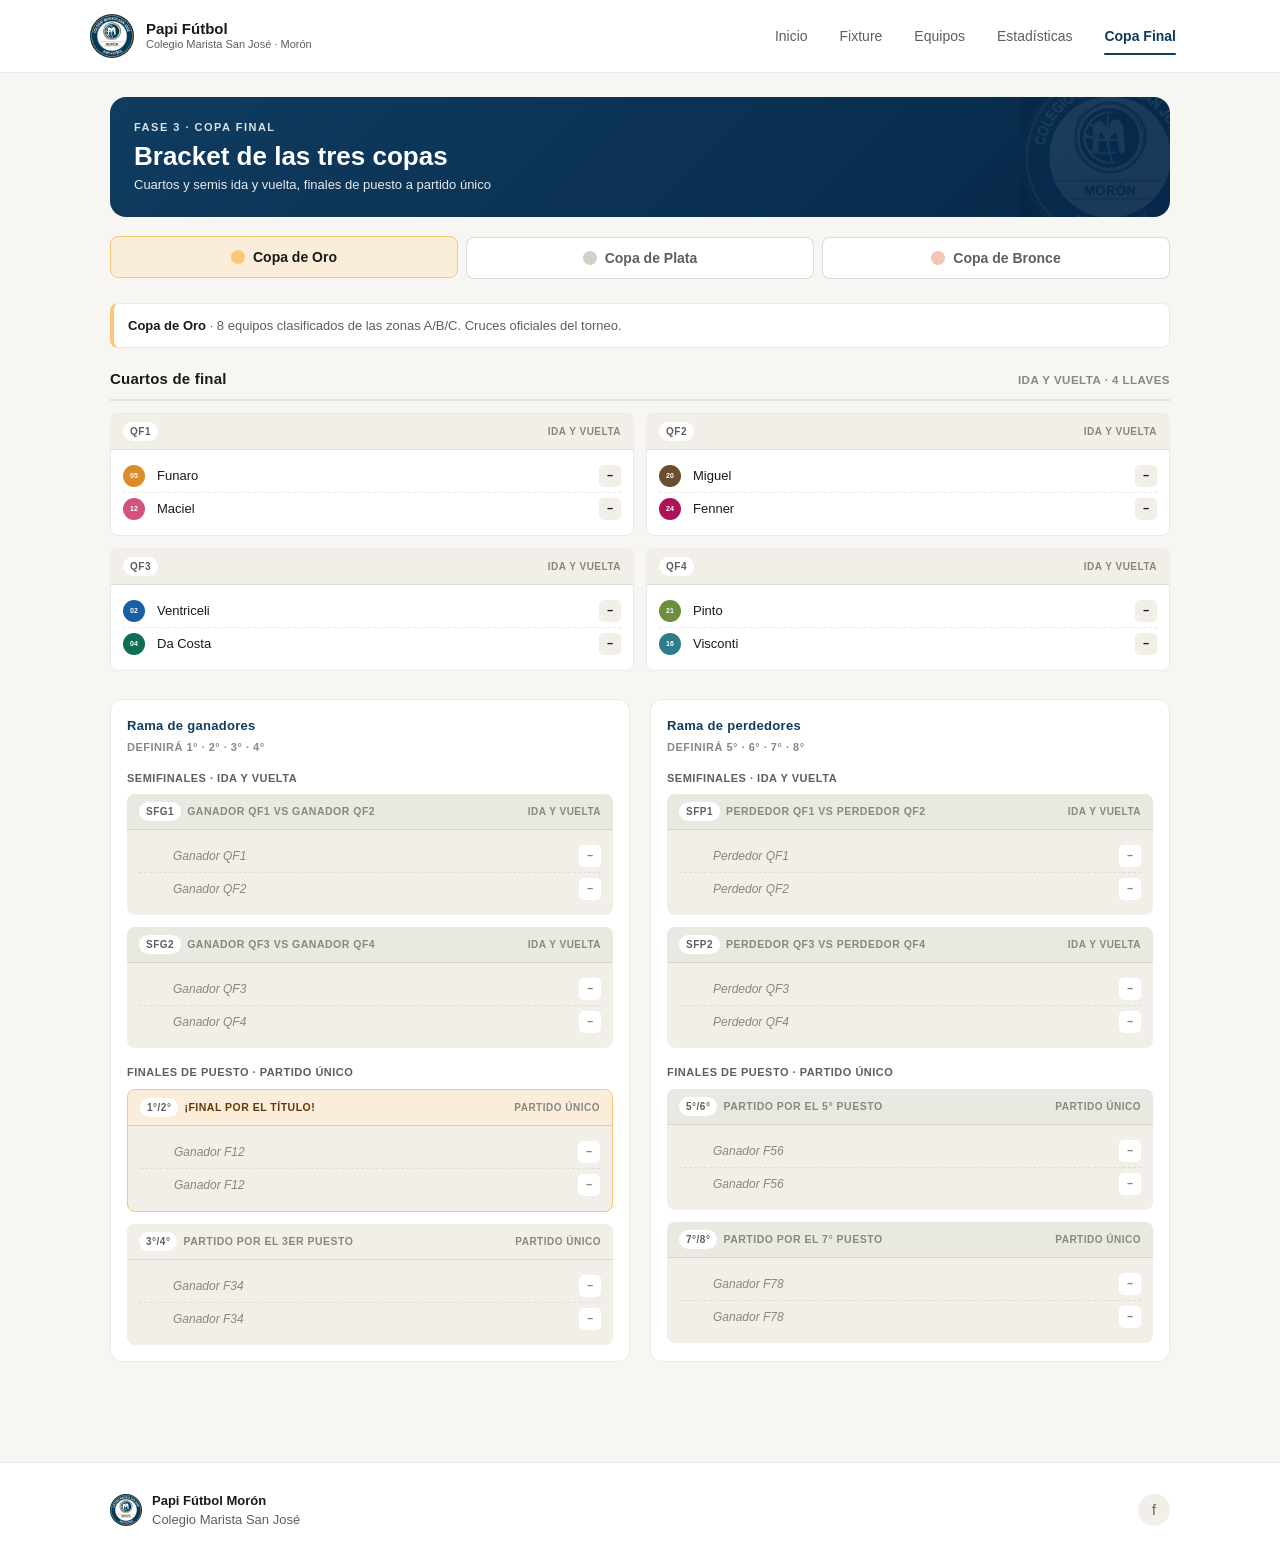
==== commit 47efd175: "bracket: usar cruces oficiales de 4tos por copa (Oro/Plata/Bronce) Reemplaza los cruces derivados de" ====
--- a/bracket.html
+++ b/bracket.html
@@ -467,14 +467,29 @@
       C: ['oro','plata','plata','bronce','bronce','bronce','bronce','bronce']
     };
 
-    // Cruces de cuartos por seed: 1v8, 4v5, 2v7, 3v6
+    // Cruces oficiales de cuartos por copa (fijados por la organización del torneo,
+    // no derivados de seeds). Fuente: papifutbolsanjosemoron.com.ar (fixture 4tos de final).
     // Cada QF define un ganador y un perdedor que arrastran a sus semis correspondientes.
-    const CRUCES_CUARTOS = [
-      { id: 'QF1', seedL: 1, seedV: 8 },
-      { id: 'QF2', seedL: 4, seedV: 5 },
-      { id: 'QF3', seedL: 2, seedV: 7 },
-      { id: 'QF4', seedL: 3, seedV: 6 }
-    ];
+    const CRUCES_POR_COPA = {
+      oro: [
+        { id: 'QF1', localId: '05', visitId: '12' },  // FUNARO vs MACIEL
+        { id: 'QF2', localId: '20', visitId: '24' },  // MIGUEL vs FENNER
+        { id: 'QF3', localId: '02', visitId: '04' },  // VENTRICELI vs DA COSTA
+        { id: 'QF4', localId: '21', visitId: '16' }   // PINTO vs VISCONTI
+      ],
+      plata: [
+        { id: 'QF1', localId: '10', visitId: '11' },  // AHUMADA vs ELIZALDE
+        { id: 'QF2', localId: '17', visitId: '03' },  // CASTRO vs MEYER
+        { id: 'QF3', localId: '08', visitId: '23' },  // IRIBARREN vs RESICO
+        { id: 'QF4', localId: '14', visitId: '18' }   // TORRES vs GOMEZ
+      ],
+      bronce: [
+        { id: 'QF1', localId: '06', visitId: '09' },  // ORTIZ vs ALIANO
+        { id: 'QF2', localId: '15', visitId: '13' },  // RUIZ DIAZ vs PISTILLI
+        { id: 'QF3', localId: '19', visitId: '01' },  // LAGUNA vs MOBRICI
+        { id: 'QF4', localId: '07', visitId: '22' }   // DEL VALLE vs RIVAS
+      ]
+    };
 
     // Semis: SFG1 = ganadores de QF1/QF2, SFG2 = ganadores de QF3/QF4
     //        SFP1 = perdedores de QF1/QF2, SFP2 = perdedores de QF3/QF4
@@ -590,9 +605,9 @@
     // RESOLVER EL BRACKET COMPLETO PARA UNA COPA
     // ===========================================
     function resolverBracket(copa) {
-      const seeds = getSeedsCopa(copa);  // array de 8 (o menos si faltan datos)
-
-      // Función auxiliar: obtener el "equipo" en un slot (seed o "ganador de X" / "perdedor de X")
+      const cruces = CRUCES_POR_COPA[copa] || [];
+      const seeds = getSeedsCopa(copa);  // se sigue calculando por si querés mostrarlos como contexto
+
       const bracket = {
         seeds: seeds,
         cuartos: {},
@@ -600,12 +615,10 @@
         finales: {}
       };
 
-      // Cuartos
-      CRUCES_CUARTOS.forEach(c => {
-        const seedL = seeds[c.seedL - 1];
-        const seedV = seeds[c.seedV - 1];
-        const equipoL = seedL ? seedL.equipoId : null;
-        const equipoV = seedV ? seedV.equipoId : null;
+      // Cuartos: cruces fijos por copa (no dependen de seeds)
+      cruces.forEach(c => {
+        const equipoL = c.localId;
+        const equipoV = c.visitId;
         const res = findResultadoBracket(equipoL, equipoV);
         let ganador = null, perdedor = null;
         if (res && res.completo) {
@@ -615,7 +628,6 @@
         }
         bracket.cuartos[c.id] = {
           id: c.id,
-          seedL: c.seedL, seedV: c.seedV,
           equipoL, equipoV,
           resultado: res, ganador, perdedor
         };
@@ -817,20 +829,19 @@
       infoBox.className = 'copa-info ' + copa;
       infoBox.innerHTML = `
         <strong>${meta.label}</strong> · 8 equipos clasificados de las zonas A/B/C. ${proyeccion
-          ? `Bracket <strong>proyectado</strong> según la tabla actual (Fase 2 en curso: fecha ${jugadasF2} de ${totalF2}). Los cruces pueden cambiar hasta que termine la Fase 2.`
-          : `Bracket definitivo con los clasificados oficiales.`}
-        Cruces por seed: 1v8, 2v7, 3v6, 4v5.
+          ? `Bracket <strong>proyectado</strong> según la tabla actual (Fase 2 en curso: fecha ${jugadasF2} de ${totalF2}). Los cruces oficiales pueden confirmarse una vez terminada la Fase 2.`
+          : `Cruces oficiales del torneo.`}
       `;
 
       // Container principal
       const cont = document.getElementById('bracket-container');
 
       // Sección cuartos
-      const cuartosHtml = CRUCES_CUARTOS.map(c => {
+      const cruces = CRUCES_POR_COPA[copa] || [];
+      const cuartosHtml = cruces.map(c => {
         const p = bracket.cuartos[c.id];
         return matchCardIdaVuelta(p, {
-          tag: c.id,
-          title: `Seed ${c.seedL} vs Seed ${c.seedV}`
+          tag: c.id
         });
       }).join('');
 
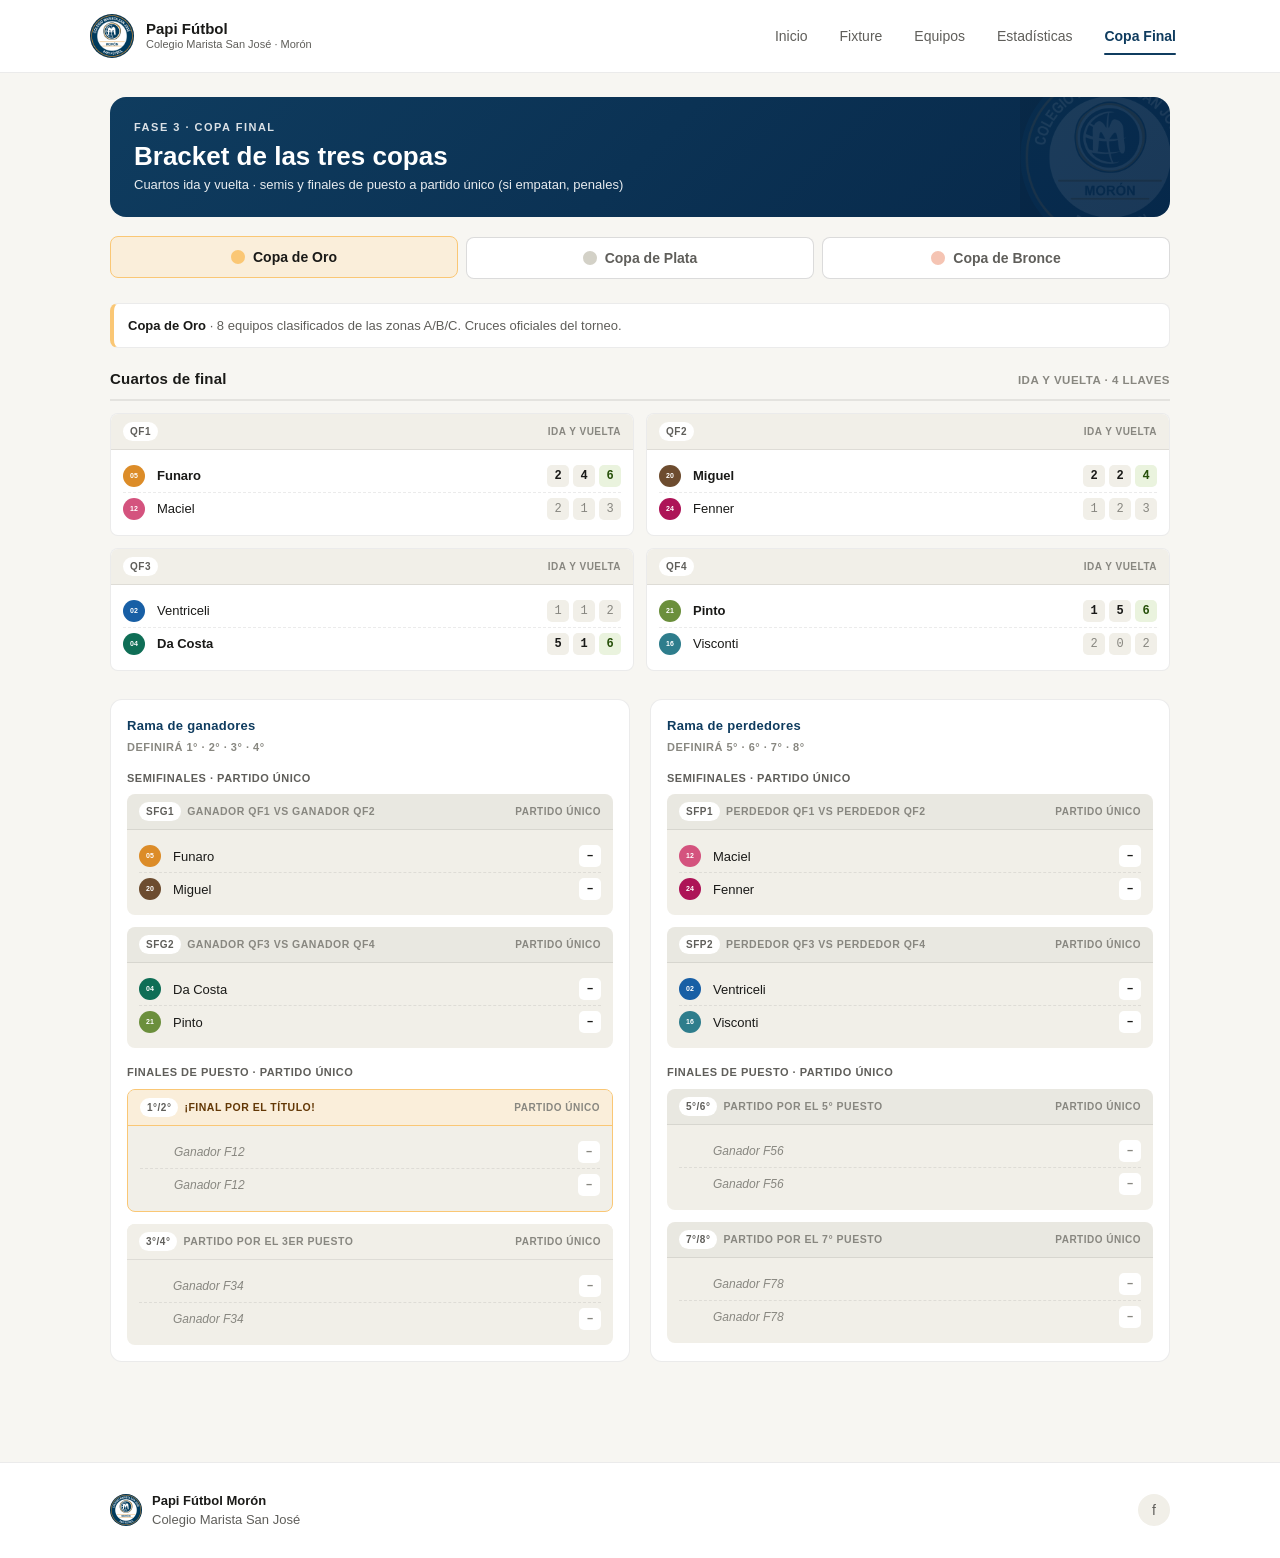
==== commit 896d2a7f: "bracket: arreglar lectura de ida+vuelta y pasar semis a partido único Dos fixes en la página Copa Fi" ====
--- a/bracket.html
+++ b/bracket.html
@@ -414,7 +414,7 @@
       <div class="bracket-header">
         <div class="tag">Fase 3 · Copa Final</div>
         <h1>Bracket de las tres copas</h1>
-        <p id="bracket-sub">Cuartos y semis ida y vuelta, finales de puesto a partido único</p>
+        <p id="bracket-sub">Cuartos ida y vuelta · semis y finales de puesto a partido único (si empatan, penales)</p>
       </div>
 
       <!-- Selector de copa -->
@@ -552,30 +552,42 @@
       const partidosFase3 = FIXTURE
         .filter(f => f.fase === 3)
         .flatMap(f => {
-          if (f.zonas) return Object.values(f.zonas).flat();
-          if (f.partidos) return f.partidos;
-          return [];
+          const ps = f.zonas ? Object.values(f.zonas).flat() : (f.partidos || []);
+          return ps.map(p => Object.assign({}, p, { _fecha: f.fecha }));
         });
 
-      // Buscar por ida (local-visitante) y vuelta (visitante-local)
-      const ida = partidosFase3.find(p =>
-        p.local === equipoLocalId && p.visitante === equipoVisitId
-        && p.golesL !== undefined && p.golesV !== undefined);
-      const vuelta = partidosFase3.find(p =>
-        p.local === equipoVisitId && p.visitante === equipoLocalId
-        && p.golesL !== undefined && p.golesV !== undefined);
-
-      if (!ida && !vuelta) return null;
-
-      // Agregado (siempre desde la perspectiva del "local" del bracket)
-      const golesL = (ida ? ida.golesL : 0) + (vuelta ? vuelta.golesV : 0);
-      const golesV = (ida ? ida.golesV : 0) + (vuelta ? vuelta.golesL : 0);
+      // El papi suele publicar las dos fechas con el mismo "local" nominal (no
+      // invierte roles entre ida y vuelta), así que no podemos distinguir
+      // ida/vuelta por el orden local/visitante. Buscamos todos los partidos
+      // entre estos dos equipos y usamos el número de fecha para ordenar.
+      const matches = partidosFase3
+        .filter(p =>
+          ((p.local === equipoLocalId && p.visitante === equipoVisitId) ||
+           (p.local === equipoVisitId && p.visitante === equipoLocalId))
+          && p.golesL !== undefined && p.golesV !== undefined)
+        .sort((a, b) => (a._fecha || 0) - (b._fecha || 0));
+
+      if (matches.length === 0) return null;
+
+      // Normaliza los goles al punto de vista del equipoLocalId del bracket
+      function norm(p) {
+        const asLocal = p.local === equipoLocalId;
+        return {
+          l: asLocal ? p.golesL : p.golesV,
+          v: asLocal ? p.golesV : p.golesL
+        };
+      }
+      const ida    = norm(matches[0]);
+      const vuelta = matches[1] ? norm(matches[1]) : null;
+
+      const golesL = ida.l + (vuelta ? vuelta.l : 0);
+      const golesV = ida.v + (vuelta ? vuelta.v : 0);
 
       return {
-        ida:    ida    ? { l: ida.golesL,    v: ida.golesV    } : null,
-        vuelta: vuelta ? { l: vuelta.golesV, v: vuelta.golesL } : null,
+        ida: ida,
+        vuelta: vuelta,
         agg: { l: golesL, v: golesV },
-        completo: !!(ida && vuelta)
+        completo: matches.length >= 2
       };
     }
 
@@ -633,7 +645,7 @@
         };
       });
 
-      // Semis (ganadores y perdedores)
+      // Semis (ganadores y perdedores) — partido único; empate se define por penales.
       CRUCES_SEMIS.forEach(c => {
         const equipoL = bracket.cuartos[c.localFrom.partido]
                          && (c.localFrom.tipo === 'G' ? bracket.cuartos[c.localFrom.partido].ganador
@@ -641,11 +653,12 @@
         const equipoV = bracket.cuartos[c.visitFrom.partido]
                          && (c.visitFrom.tipo === 'G' ? bracket.cuartos[c.visitFrom.partido].ganador
                                                      : bracket.cuartos[c.visitFrom.partido].perdedor);
-        const res = findResultadoBracket(equipoL, equipoV);
+        const res = findResultadoUnico(equipoL, equipoV);
         let ganador = null, perdedor = null;
-        if (res && res.completo) {
-          if (res.agg.l > res.agg.v) { ganador = equipoL; perdedor = equipoV; }
-          else if (res.agg.v > res.agg.l) { ganador = equipoV; perdedor = equipoL; }
+        if (res) {
+          if (res.l > res.v)      { ganador = equipoL; perdedor = equipoV; }
+          else if (res.v > res.l) { ganador = equipoV; perdedor = equipoL; }
+          // empate: ganador/perdedor quedan null hasta que se cargue el resultado de penales
         }
         bracket.semis[c.id] = {
           id: c.id,
@@ -774,21 +787,22 @@
       `;
     }
 
-    // Card de partido único (finales de puesto)
+    // Card de partido único (semis, finales de puesto)
     function matchCardUnico(partido, opts) {
       opts = opts || {};
       const res = partido.resultado;
       const esGanadorL = partido.ganador === partido.equipoL;
       const esGanadorV = partido.ganador === partido.equipoV;
+      const empatePenales = res && res.l === res.v && !partido.ganador;
 
       return `
         <div class="b-match ${opts.puestoClass || ''}">
           <div class="b-match-head">
             <div class="b-match-label">
-              <span class="b-match-tag">${partido.puesto}</span>
+              <span class="b-match-tag">${opts.tag || partido.puesto}</span>
               <span>${opts.title || ''}</span>
             </div>
-            <span class="b-match-mode">Partido único</span>
+            <span class="b-match-mode">${empatePenales ? 'Empate · penales' : 'Partido único'}</span>
           </div>
           <div class="b-match-body">
             ${teamRow(partido.equipoL, res ? res.l : null, {
@@ -848,7 +862,7 @@
       // Sección rama ganadores
       const sfg = ['SFG1', 'SFG2'].map(id => {
         const p = bracket.semis[id];
-        return matchCardIdaVuelta(p, {
+        return matchCardUnico(p, {
           tag: id,
           title: `${placeholderSemi(p.localFrom)} vs ${placeholderSemi(p.visitFrom)}`,
           placeholderL: placeholderSemi(p.localFrom),
@@ -870,7 +884,7 @@
       // Sección rama perdedores
       const sfp = ['SFP1', 'SFP2'].map(id => {
         const p = bracket.semis[id];
-        return matchCardIdaVuelta(p, {
+        return matchCardUnico(p, {
           tag: id,
           title: `${placeholderSemi(p.localFrom)} vs ${placeholderSemi(p.visitFrom)}`,
           placeholderL: placeholderSemi(p.localFrom),
@@ -907,7 +921,7 @@
             <div class="rama-sub">Definirá 1° · 2° · 3° · 4°</div>
 
             <div class="rama-subsection">
-              <div class="rama-subsection-label">Semifinales · Ida y vuelta</div>
+              <div class="rama-subsection-label">Semifinales · Partido único</div>
               <div class="partidos-grid solo">${sfg}</div>
             </div>
 
@@ -923,7 +937,7 @@
             <div class="rama-sub">Definirá 5° · 6° · 7° · 8°</div>
 
             <div class="rama-subsection">
-              <div class="rama-subsection-label">Semifinales · Ida y vuelta</div>
+              <div class="rama-subsection-label">Semifinales · Partido único</div>
               <div class="partidos-grid solo">${sfp}</div>
             </div>
 
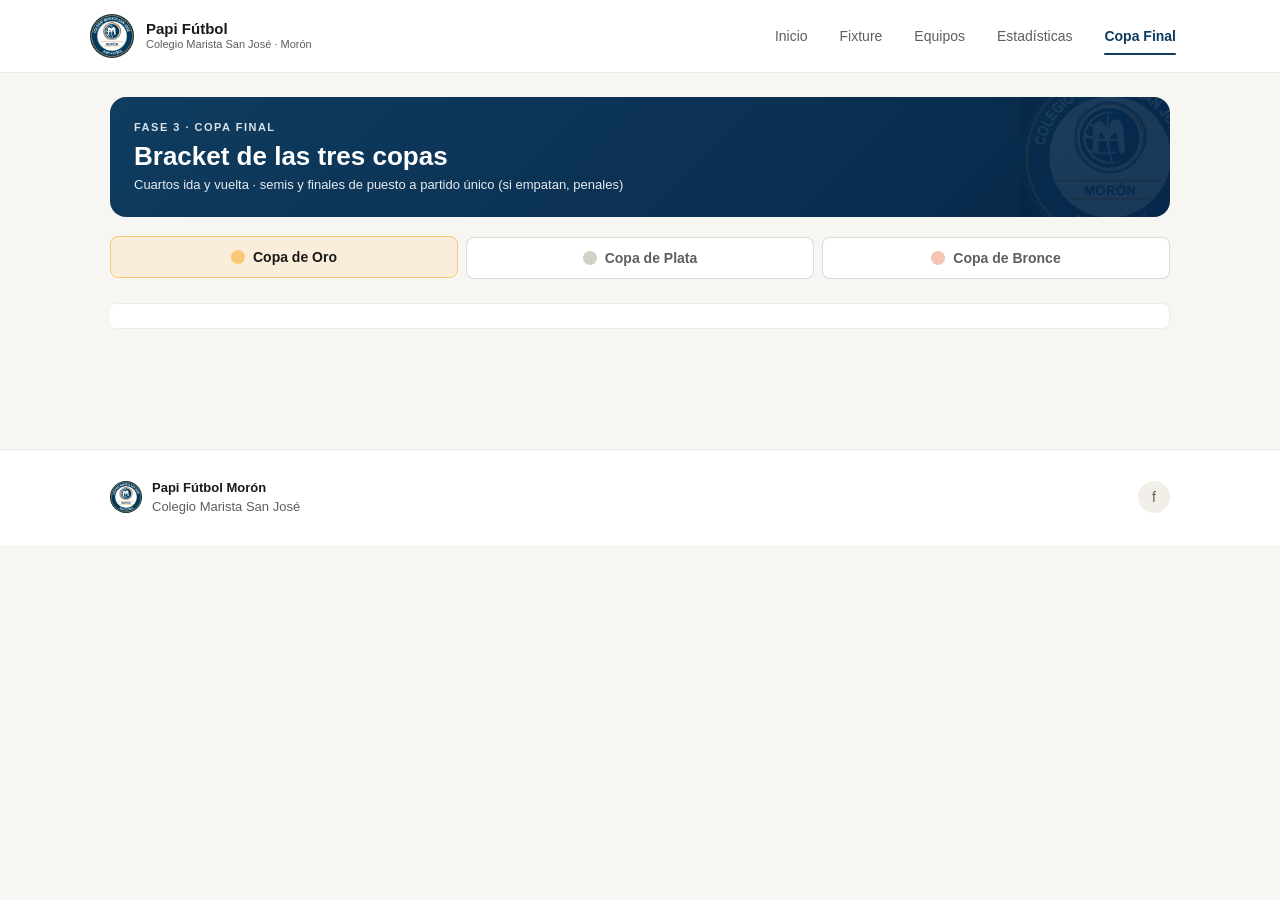
==== commit c770c895: "home: mini-bracket en Fase 3 (no más tablas falsas) + bracket.html refactor Para la Fase 3 en la hom" ====
--- a/bracket.html
+++ b/bracket.html
@@ -455,253 +455,18 @@
   </footer>
 
   <script src="data/torneo.js"></script>
+  <script src="data/penales.js"></script>
   <script src="js/site.js"></script>
+  <script src="js/bracket-logic.js"></script>
   <script>
-    // ===========================================
-    // FASE 2 → FASE 3: reglas de clasificación
-    // (mismas que en estadisticas.html)
-    // ===========================================
-    const REGLAS_COPA_FASE2 = {
-      A: ['oro','oro','oro','oro','oro','plata','plata','bronce'],
-      B: ['oro','oro','plata','plata','plata','plata','bronce','bronce'],
-      C: ['oro','plata','plata','bronce','bronce','bronce','bronce','bronce']
-    };
-
-    // Cruces oficiales de cuartos por copa (fijados por la organización del torneo,
-    // no derivados de seeds). Fuente: papifutbolsanjosemoron.com.ar (fixture 4tos de final).
-    // Cada QF define un ganador y un perdedor que arrastran a sus semis correspondientes.
-    const CRUCES_POR_COPA = {
-      oro: [
-        { id: 'QF1', localId: '05', visitId: '12' },  // FUNARO vs MACIEL
-        { id: 'QF2', localId: '20', visitId: '24' },  // MIGUEL vs FENNER
-        { id: 'QF3', localId: '02', visitId: '04' },  // VENTRICELI vs DA COSTA
-        { id: 'QF4', localId: '21', visitId: '16' }   // PINTO vs VISCONTI
-      ],
-      plata: [
-        { id: 'QF1', localId: '10', visitId: '11' },  // AHUMADA vs ELIZALDE
-        { id: 'QF2', localId: '17', visitId: '03' },  // CASTRO vs MEYER
-        { id: 'QF3', localId: '08', visitId: '23' },  // IRIBARREN vs RESICO
-        { id: 'QF4', localId: '14', visitId: '18' }   // TORRES vs GOMEZ
-      ],
-      bronce: [
-        { id: 'QF1', localId: '06', visitId: '09' },  // ORTIZ vs ALIANO
-        { id: 'QF2', localId: '15', visitId: '13' },  // RUIZ DIAZ vs PISTILLI
-        { id: 'QF3', localId: '19', visitId: '01' },  // LAGUNA vs MOBRICI
-        { id: 'QF4', localId: '07', visitId: '22' }   // DEL VALLE vs RIVAS
-      ]
-    };
-
-    // Semis: SFG1 = ganadores de QF1/QF2, SFG2 = ganadores de QF3/QF4
-    //        SFP1 = perdedores de QF1/QF2, SFP2 = perdedores de QF3/QF4
-    const CRUCES_SEMIS = [
-      { id: 'SFG1', localFrom: { partido: 'QF1', tipo: 'G' }, visitFrom: { partido: 'QF2', tipo: 'G' }, rama: 'ganadores' },
-      { id: 'SFG2', localFrom: { partido: 'QF3', tipo: 'G' }, visitFrom: { partido: 'QF4', tipo: 'G' }, rama: 'ganadores' },
-      { id: 'SFP1', localFrom: { partido: 'QF1', tipo: 'P' }, visitFrom: { partido: 'QF2', tipo: 'P' }, rama: 'perdedores' },
-      { id: 'SFP2', localFrom: { partido: 'QF3', tipo: 'P' }, visitFrom: { partido: 'QF4', tipo: 'P' }, rama: 'perdedores' }
-    ];
-
-    // Finales de puesto (partido único)
-    const CRUCES_FINALES = [
-      { id: 'F12', puesto: '1°/2°',   localFrom: { partido: 'SFG1', tipo: 'G' }, visitFrom: { partido: 'SFG2', tipo: 'G' }, rama: 'ganadores', puestoClass: 'puesto-1' },
-      { id: 'F34', puesto: '3°/4°',   localFrom: { partido: 'SFG1', tipo: 'P' }, visitFrom: { partido: 'SFG2', tipo: 'P' }, rama: 'ganadores', puestoClass: 'puesto-3' },
-      { id: 'F56', puesto: '5°/6°',   localFrom: { partido: 'SFP1', tipo: 'G' }, visitFrom: { partido: 'SFP2', tipo: 'G' }, rama: 'perdedores', puestoClass: '' },
-      { id: 'F78', puesto: '7°/8°',   localFrom: { partido: 'SFP1', tipo: 'P' }, visitFrom: { partido: 'SFP2', tipo: 'P' }, rama: 'perdedores', puestoClass: '' }
-    ];
-
-    // ===========================================
-    // CÁLCULO DE SEEDS
-    // ===========================================
-    // Toma las tres zonas de Fase 2, filtra los equipos que clasifican a la copa dada
-    // según REGLAS_COPA_FASE2, y los ordena por puntos → DG → GF → posición en zona.
-    function getSeedsCopa(copa) {
-      const clasificados = [];
-      ['A', 'B', 'C'].forEach(z => {
-        const posiciones = POSICIONES['zona' + z] || [];
-        posiciones.forEach((row, idx) => {
-          if (REGLAS_COPA_FASE2[z][idx] === copa) {
-            clasificados.push({
-              equipoId: row.id,
-              zonaOrigen: z,
-              posOrigen: idx + 1,
-              pts: row.pts,
-              gf: row.gf,
-              gc: row.gc,
-              dg: row.gf - row.gc
-            });
-          }
-        });
-      });
-
-      clasificados.sort((a, b) => {
-        if (a.pts !== b.pts) return b.pts - a.pts;
-        if (a.dg !== b.dg)   return b.dg - a.dg;
-        if (a.gf !== b.gf)   return b.gf - a.gf;
-        return a.posOrigen - a.posOrigen;  // desempate final: mejor puesto en zona
-      });
-
-      return clasificados;
-    }
-
-    // ===========================================
-    // BUSCAR RESULTADOS DE FASE 3 EN EL FIXTURE
-    // ===========================================
-    // Cuando el scraper empiece a traer partidos con fase===3, esta función los cruza
-    // con la estructura del bracket. Por ahora devuelve null hasta que existan.
-    function findResultadoBracket(equipoLocalId, equipoVisitId) {
-      if (!equipoLocalId || !equipoVisitId) return null;
-      const partidosFase3 = FIXTURE
-        .filter(f => f.fase === 3)
-        .flatMap(f => {
-          const ps = f.zonas ? Object.values(f.zonas).flat() : (f.partidos || []);
-          return ps.map(p => Object.assign({}, p, { _fecha: f.fecha }));
-        });
-
-      // El papi suele publicar las dos fechas con el mismo "local" nominal (no
-      // invierte roles entre ida y vuelta), así que no podemos distinguir
-      // ida/vuelta por el orden local/visitante. Buscamos todos los partidos
-      // entre estos dos equipos y usamos el número de fecha para ordenar.
-      const matches = partidosFase3
-        .filter(p =>
-          ((p.local === equipoLocalId && p.visitante === equipoVisitId) ||
-           (p.local === equipoVisitId && p.visitante === equipoLocalId))
-          && p.golesL !== undefined && p.golesV !== undefined)
-        .sort((a, b) => (a._fecha || 0) - (b._fecha || 0));
-
-      if (matches.length === 0) return null;
-
-      // Normaliza los goles al punto de vista del equipoLocalId del bracket
-      function norm(p) {
-        const asLocal = p.local === equipoLocalId;
-        return {
-          l: asLocal ? p.golesL : p.golesV,
-          v: asLocal ? p.golesV : p.golesL
-        };
-      }
-      const ida    = norm(matches[0]);
-      const vuelta = matches[1] ? norm(matches[1]) : null;
-
-      const golesL = ida.l + (vuelta ? vuelta.l : 0);
-      const golesV = ida.v + (vuelta ? vuelta.v : 0);
-
-      return {
-        ida: ida,
-        vuelta: vuelta,
-        agg: { l: golesL, v: golesV },
-        completo: matches.length >= 2
-      };
-    }
-
-    // Idem pero para partido único (finales de puesto)
-    function findResultadoUnico(equipoLocalId, equipoVisitId) {
-      if (!equipoLocalId || !equipoVisitId) return null;
-      const partidosFase3 = FIXTURE
-        .filter(f => f.fase === 3)
-        .flatMap(f => {
-          if (f.zonas) return Object.values(f.zonas).flat();
-          if (f.partidos) return f.partidos;
-          return [];
-        });
-      const p = partidosFase3.find(x =>
-        ((x.local === equipoLocalId && x.visitante === equipoVisitId) ||
-         (x.local === equipoVisitId && x.visitante === equipoLocalId))
-        && x.golesL !== undefined && x.golesV !== undefined);
-      if (!p) return null;
-      const inverso = p.local !== equipoLocalId;
-      return {
-        l: inverso ? p.golesV : p.golesL,
-        v: inverso ? p.golesL : p.golesV
-      };
-    }
-
-    // ===========================================
-    // RESOLVER EL BRACKET COMPLETO PARA UNA COPA
-    // ===========================================
-    function resolverBracket(copa) {
-      const cruces = CRUCES_POR_COPA[copa] || [];
-      const seeds = getSeedsCopa(copa);  // se sigue calculando por si querés mostrarlos como contexto
-
-      const bracket = {
-        seeds: seeds,
-        cuartos: {},
-        semis: {},
-        finales: {}
-      };
-
-      // Cuartos: cruces fijos por copa (no dependen de seeds)
-      cruces.forEach(c => {
-        const equipoL = c.localId;
-        const equipoV = c.visitId;
-        const res = findResultadoBracket(equipoL, equipoV);
-        let ganador = null, perdedor = null;
-        if (res && res.completo) {
-          if (res.agg.l > res.agg.v) { ganador = equipoL; perdedor = equipoV; }
-          else if (res.agg.v > res.agg.l) { ganador = equipoV; perdedor = equipoL; }
-          // en caso de empate agregado se resuelve por penales; el scraper lo definirá
-        }
-        bracket.cuartos[c.id] = {
-          id: c.id,
-          equipoL, equipoV,
-          resultado: res, ganador, perdedor
-        };
-      });
-
-      // Semis (ganadores y perdedores) — partido único; empate se define por penales.
-      CRUCES_SEMIS.forEach(c => {
-        const equipoL = bracket.cuartos[c.localFrom.partido]
-                         && (c.localFrom.tipo === 'G' ? bracket.cuartos[c.localFrom.partido].ganador
-                                                     : bracket.cuartos[c.localFrom.partido].perdedor);
-        const equipoV = bracket.cuartos[c.visitFrom.partido]
-                         && (c.visitFrom.tipo === 'G' ? bracket.cuartos[c.visitFrom.partido].ganador
-                                                     : bracket.cuartos[c.visitFrom.partido].perdedor);
-        const res = findResultadoUnico(equipoL, equipoV);
-        let ganador = null, perdedor = null;
-        if (res) {
-          if (res.l > res.v)      { ganador = equipoL; perdedor = equipoV; }
-          else if (res.v > res.l) { ganador = equipoV; perdedor = equipoL; }
-          // empate: ganador/perdedor quedan null hasta que se cargue el resultado de penales
-        }
-        bracket.semis[c.id] = {
-          id: c.id,
-          equipoL, equipoV,
-          resultado: res, ganador, perdedor,
-          rama: c.rama,
-          localFrom: c.localFrom, visitFrom: c.visitFrom
-        };
-      });
-
-      // Finales de puesto (partido único)
-      CRUCES_FINALES.forEach(c => {
-        const equipoL = bracket.semis[c.localFrom.partido]
-                         && (c.localFrom.tipo === 'G' ? bracket.semis[c.localFrom.partido].ganador
-                                                     : bracket.semis[c.localFrom.partido].perdedor);
-        const equipoV = bracket.semis[c.visitFrom.partido]
-                         && (c.visitFrom.tipo === 'G' ? bracket.semis[c.visitFrom.partido].ganador
-                                                     : bracket.semis[c.visitFrom.partido].perdedor);
-        const res = findResultadoUnico(equipoL, equipoV);
-        let ganador = null;
-        if (res) {
-          if (res.l > res.v) ganador = equipoL;
-          else if (res.v > res.l) ganador = equipoV;
-        }
-        bracket.finales[c.id] = {
-          id: c.id, puesto: c.puesto, puestoClass: c.puestoClass,
-          equipoL, equipoV,
-          resultado: res, ganador,
-          rama: c.rama
-        };
-      });
-
-      return bracket;
-    }
+    // La lógica compartida (CRUCES_POR_COPA, resolverBracket, penalGanador,
+    // findResultadoBracket/Unico, REGLAS_COPA_FASE2, COPA_META) vive ahora en
+    // js/bracket-logic.js. Este archivo mantiene solo el render de la vista.
 
     // ===========================================
     // RENDER
     // ===========================================
-    const COPA_META = {
-      oro:    { label: 'Copa de Oro',    initial: 'O', color: 'var(--gold)',   trofeoWinner: '🏆' },
-      plata:  { label: 'Copa de Plata',  initial: 'P', color: 'var(--silver)', trofeoWinner: '🥈' },
-      bronce: { label: 'Copa de Bronce', initial: 'B', color: 'var(--bronze)', trofeoWinner: '🥉' }
-    };
+    // COPA_META, CRUCES_POR_COPA, resolverBracket, etc. vienen de bracket-logic.js.
 
     // Devuelve el HTML de una fila de equipo dentro de un partido
     function teamRow(equipoId, score, opts) {
@@ -746,7 +511,7 @@
       `;
     }
 
-    // Card de partido de cuartos o semis (ida y vuelta)
+    // Card de partido de cuartos (ida y vuelta)
     function matchCardIdaVuelta(partido, opts) {
       opts = opts || {};
       const res = partido.resultado;
@@ -759,6 +524,10 @@
 
       const esGanadorL = partido.ganador === partido.equipoL;
       const esGanadorV = partido.ganador === partido.equipoV;
+      const empateAgg = res && res.completo && res.agg.l === res.agg.v;
+      const modeLabel = empateAgg
+        ? (partido.penales && partido.ganador ? 'Pasó por penales' : 'Empate · pendiente penales')
+        : 'Ida y vuelta';
 
       return `
         <div class="b-match">
@@ -767,7 +536,7 @@
               <span class="b-match-tag">${opts.tag || partido.id}</span>
               <span>${opts.title || ''}</span>
             </div>
-            <span class="b-match-mode">Ida y vuelta</span>
+            <span class="b-match-mode">${modeLabel}</span>
           </div>
           <div class="b-match-body">
             ${teamRow(partido.equipoL, scoreL, {
@@ -793,7 +562,12 @@
       const res = partido.resultado;
       const esGanadorL = partido.ganador === partido.equipoL;
       const esGanadorV = partido.ganador === partido.equipoV;
-      const empatePenales = res && res.l === res.v && !partido.ganador;
+      const empate = res && res.l === res.v;
+      const resueltoPenales = empate && partido.penales && partido.ganador;
+      const empatePendiente = empate && !partido.ganador;
+      const modeLabel = resueltoPenales ? 'Pasó por penales'
+                      : empatePendiente ? 'Empate · pendiente penales'
+                      : 'Partido único';
 
       return `
         <div class="b-match ${opts.puestoClass || ''}">
@@ -802,7 +576,7 @@
               <span class="b-match-tag">${opts.tag || partido.puesto}</span>
               <span>${opts.title || ''}</span>
             </div>
-            <span class="b-match-mode">${empatePenales ? 'Empate · penales' : 'Partido único'}</span>
+            <span class="b-match-mode">${modeLabel}</span>
           </div>
           <div class="b-match-body">
             ${teamRow(partido.equipoL, res ? res.l : null, {
@@ -980,7 +754,7 @@
 
     // Tab bar mobile (marcado como 'stats' por proximidad — la barra tiene 4 items fijos)
     if (typeof renderTabBar === 'function') {
-      renderTabBar('stats');
+      renderTabBar('copa');
     }
   </script>
 
--- a/styles.css
+++ b/styles.css
@@ -1409,9 +1409,9 @@
   z-index: 120;
   background: var(--surface);
   border-top: 0.5px solid var(--border);
-  grid-template-columns: repeat(4, 1fr);
-  padding: 6px 8px calc(8px + env(safe-area-inset-bottom));
-  gap: 4px;
+  grid-template-columns: repeat(5, 1fr);
+  padding: 6px 4px calc(8px + env(safe-area-inset-bottom));
+  gap: 2px;
 }
 
 .tabbar-item {
@@ -2100,3 +2100,150 @@
   }
 }
 
+
+/* ============================================================
+   MINI-BRACKET DE COPA FINAL EN LA HOME (Fase 3)
+   ============================================================ */
+.copa-single-slot {
+  display: block;
+  max-width: 560px;
+}
+
+/* Toggle de copas con dot de color */
+.copa-tab {
+  display: inline-flex !important;
+  align-items: center;
+  gap: 6px;
+}
+.copa-dot {
+  width: 10px;
+  height: 10px;
+  border-radius: 50%;
+  display: inline-block;
+  flex-shrink: 0;
+}
+
+.copa-card {
+  background: var(--surface);
+  border: 0.5px solid var(--border);
+  border-radius: var(--radius-xl);
+  overflow: hidden;
+}
+.copa-card-head {
+  display: flex;
+  align-items: center;
+  justify-content: space-between;
+  gap: 12px;
+  padding: 14px 16px 14px 20px;
+  background: var(--bg);
+  border-bottom: 0.5px solid var(--border);
+}
+.copa-card-title {
+  font-size: 15px;
+  font-weight: 700;
+  color: var(--text);
+}
+.copa-card-sub {
+  font-size: 11px;
+  color: var(--text-secondary);
+  margin-top: 2px;
+  font-weight: 500;
+}
+.copa-status {
+  font-size: 11px;
+  font-weight: 700;
+  text-transform: uppercase;
+  letter-spacing: 0.4px;
+  padding: 4px 10px;
+  border-radius: 999px;
+  white-space: nowrap;
+}
+.copa-status.pending {
+  color: #8A6400;
+  background: #FFF4D6;
+  border: 0.5px solid #F0D47A;
+}
+.copa-status.done {
+  color: #1E7A3B;
+  background: rgba(34,139,70,0.1);
+  border: 0.5px solid rgba(34,139,70,0.3);
+}
+
+.copa-cruces {
+  display: grid;
+  grid-template-columns: 1fr 1fr;
+  gap: 1px;
+  background: var(--border);
+}
+.copa-cruce {
+  background: var(--surface);
+  padding: 12px 14px;
+  position: relative;
+}
+.copa-cruce-tag {
+  position: absolute;
+  top: 10px;
+  right: 12px;
+  font-size: 10px;
+  font-weight: 700;
+  color: var(--text-tertiary);
+  background: var(--bg);
+  padding: 2px 6px;
+  border-radius: 4px;
+}
+.copa-cruce-equipos {
+  display: flex;
+  flex-direction: column;
+  gap: 4px;
+  margin-right: 32px;
+}
+.cruce-eq {
+  display: flex;
+  align-items: center;
+  gap: 6px;
+  font-size: 13px;
+  color: var(--text-secondary);
+  font-weight: 500;
+}
+.cruce-eq.win { color: var(--text); font-weight: 700; }
+.cruce-eq.lose { color: var(--text-tertiary); }
+.cruce-nombre {
+  flex: 1;
+  overflow: hidden;
+  text-overflow: ellipsis;
+  white-space: nowrap;
+}
+.cruce-agg {
+  font-size: 14px;
+  font-weight: 800;
+  font-variant-numeric: tabular-nums;
+  color: inherit;
+}
+.copa-cruce-detalle {
+  margin-top: 6px;
+  font-size: 10.5px;
+  color: var(--text-tertiary);
+  text-transform: uppercase;
+  letter-spacing: 0.4px;
+  font-weight: 600;
+}
+.copa-cruce.resuelto .copa-cruce-detalle { color: var(--text-secondary); }
+
+.copa-link {
+  display: block;
+  padding: 12px 16px;
+  background: var(--bg);
+  border-top: 0.5px solid var(--border);
+  color: var(--primary);
+  font-size: 13px;
+  font-weight: 700;
+  text-decoration: none;
+  text-align: center;
+}
+.copa-link:hover { background: var(--surface); }
+
+@media (max-width: 640px) {
+  .copa-cruces { grid-template-columns: 1fr; }
+  .copa-card-head { flex-direction: column; align-items: flex-start; }
+  .copa-card-head .copa-status { align-self: flex-start; }
+}
